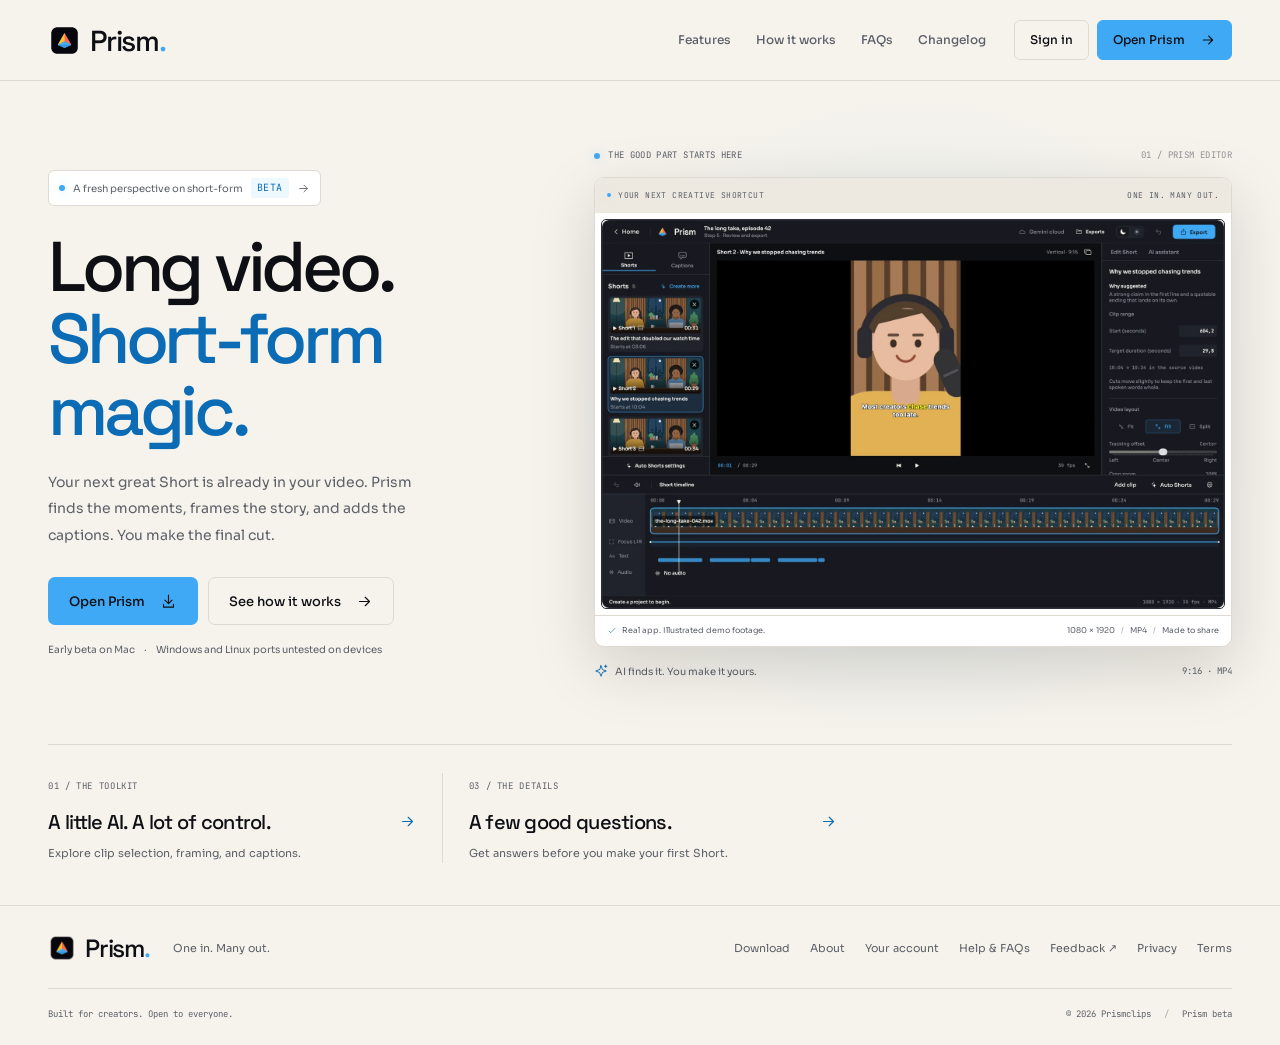
==== index.html @ 32773db5 "Domain prismclips.vercel.app in metadata and sitemap; privacy policy update Co-Authored-By: Claude O" ====
<!doctype html>
<html lang="en">
<head>
  <meta charset="utf-8">
  <meta name="viewport" content="width=device-width, initial-scale=1">
  <meta name="theme-color" content="#0E0F14" media="(prefers-color-scheme: dark)">
  <meta name="theme-color" content="#F6F3EC" media="(prefers-color-scheme: light)">
  <title>Prism — Long video. Short-form magic.</title>
  <meta name="description" content="Turn podcasts, lectures and streams into vertical Shorts with captions. AI finds the moments, you make the final cut. Prism is an early beta for macOS, with Windows and Linux ports awaiting device testing.">
  <link rel="canonical" href="https://prismclips.vercel.app/">
  <meta property="og:type" content="website">
  <meta property="og:site_name" content="Prism">
  <meta property="og:title" content="Prism — Long video. Short-form magic.">
  <meta property="og:description" content="Turn podcasts, lectures and streams into vertical Shorts with captions. AI finds the moments, you make the final cut. Prism is an early beta for macOS, with Windows and Linux ports awaiting device testing.">
  <meta property="og:url" content="https://prismclips.vercel.app/">
  <meta property="og:image" content="https://prismclips.vercel.app/og-image.png">
  <meta property="og:image:width" content="1200">
  <meta property="og:image:height" content="630">
  <meta property="og:image:alt" content="Prism — Long video. Short-form magic.">
  <meta name="twitter:card" content="summary_large_image">
  <link rel="icon" href="/favicon.ico" sizes="32x32">
  <link rel="apple-touch-icon" href="/apple-touch-icon.png">
  <link rel="manifest" href="/site.webmanifest">
  <link rel="preload" href="fonts/SpaceGrotesk-Medium.woff2" as="font" type="font/woff2" crossorigin>
  <link rel="stylesheet" href="styles.css">
  <script src="site.js" defer></script>
  <script type="application/ld+json">{"@context": "https://schema.org", "@graph": [{"@type": "Organization", "@id": "https://prismclips.vercel.app/#org", "name": "Prismclips", "url": "https://prismclips.vercel.app/", "logo": "https://prismclips.vercel.app/icon-512.png"}, {"@type": "SoftwareApplication", "name": "Prism", "url": "https://prismclips.vercel.app/", "description": "Desktop app that turns long videos into vertical Shorts with captions. AI finds the moments; you make the final cut.", "operatingSystem": "Windows, macOS, Linux", "applicationCategory": "MultimediaApplication", "publisher": {"@id": "https://prismclips.vercel.app/#org"}, "image": "https://prismclips.vercel.app/og-image.png"}]}</script>
  <!-- Vercel Web Analytics and Speed Insights: cookieless page views and load times. -->
  <script src="/analytics.js"></script>
  <script defer src="/_vercel/insights/script.js"></script>
  <script defer src="/_vercel/speed-insights/script.js"></script>
</head>
<body class="page-index">
  <a class="skip-link" href="#main">Skip to content</a>
  <svg class="icon-library" xmlns="http://www.w3.org/2000/svg" aria-hidden="true"><defs>
    <symbol id="i-arrow" viewBox="0 0 24 24"><path d="M5 12h14m-6-6 6 6-6 6"/></symbol>
    <symbol id="i-download" viewBox="0 0 24 24"><path d="M12 3v12m-5-5 5 5 5-5M5 16v4h14v-4"/></symbol>
    <symbol id="i-play" viewBox="0 0 24 24"><path d="m9 5 11 7-11 7Z"/></symbol>
    <symbol id="i-spark" viewBox="0 0 24 24"><path d="m12 3 2.5 6.5L21 12l-6.5 2.5L12 21l-2.5-6.5L3 12l6.5-2.5ZM20 2v4m-2-2h4"/></symbol>
    <symbol id="i-frame" viewBox="0 0 24 24"><path d="M8 3H3v5m13-5h5v5M3 16v5h5m13-5v5h-5M9 8h6v8H9Z"/></symbol>
    <symbol id="i-captions" viewBox="0 0 24 24"><rect x="3" y="5" width="18" height="14" rx="3"/><path d="M10 10H7v4h3m7-4h-3v4h3"/></symbol>
    <symbol id="i-check" viewBox="0 0 24 24"><path d="m5 12 4 4L19 6"/></symbol>
    <symbol id="i-github" viewBox="0 0 24 24"><path d="M9 19c-4 1-4-2-6-2m15 5v-3.9c0-1-.3-1.8-.8-2.3 2.7-.3 5.5-1.3 5.5-6A4.7 4.7 0 0 0 21.4 6a4.4 4.4 0 0 0-.1-3.7S20.3 2 17.4 3.8a13.2 13.2 0 0 0-7 0C7.5 2 6.5 2.3 6.5 2.3A4.4 4.4 0 0 0 6.4 6a4.7 4.7 0 0 0-1.3 3.3c0 4.7 2.8 5.7 5.5 6-.5.5-.8 1.3-.8 2.3V22" transform="translate(-1 -1) scale(.95)"/></symbol>
    <symbol id="i-apple" viewBox="0 0 24 24"><path d="M16.6 12.5c0-2 1.7-3 1.8-3.1-1-1.5-2.6-1.7-3.2-1.7-1.4-.2-2.7.8-3.4.8s-1.8-.8-2.9-.8C7.4 7.7 6 8.6 5.2 10c-1.6 2.8-.4 7 1.2 9.3.8 1.1 1.6 2.3 2.8 2.2 1.1 0 1.6-.7 3-.7s1.8.7 3 .7 2-1.1 2.7-2.2c.9-1.3 1.3-2.5 1.3-2.5s-2.6-1-2.6-4.3ZM14.3 6.1c.6-.8 1.1-1.9 1-3.1-1 .1-2.1.7-2.8 1.5-.6.7-1.2 1.9-1.1 3 1.1.1 2.2-.6 2.9-1.4Z"/></symbol>
    <symbol id="i-windows" viewBox="0 0 24 24"><path d="m3 5 8-1v7H3Zm10-1 8-1v8h-8ZM3 13h8v7l-8-1Zm10 0h8v8l-8-1Z"/></symbol>
    <symbol id="i-linux" viewBox="0 0 24 24"><path d="M8 11V7a4 4 0 0 1 8 0v4l3 7-4 3-3-2-3 2-4-3Z"/><path d="m10 11 2 1 2-1M10 7v1m4-1v1"/></symbol>
    <symbol id="i-plus" viewBox="0 0 24 24"><path d="M5 12h14M12 5v14"/></symbol>
    <symbol id="i-lock" viewBox="0 0 24 24"><rect x="5" y="10" width="14" height="11" rx="2"/><path d="M8 10V7a4 4 0 0 1 8 0v3m-4 5v2"/></symbol>
  </defs></svg>
  <header class="site-header">
    <div class="container header-inner">
      <a class="brand" href="index.html" aria-label="Prism home" aria-current="page"><img src="icon.png" width="33" height="33" alt=""><span>Prism<span class="brand-dot">.</span></span></a>
      <nav id="main-nav" aria-label="Main navigation">
        <a href="features.html">Features</a>
        <a href="how-it-works.html">How it works</a>
        
        <a href="faq.html">FAQs</a>
        <a href="changelog.html">Changelog</a>
      </nav>
      <div class="header-actions">
        <a class="nav-signin" href="login.html">Sign in</a>
        <a class="nav-download" href="app/">Open Prism <svg class="icon" aria-hidden="true"><use href="#i-arrow"/></svg></a>
      </div>
      <button class="menu-toggle" type="button" aria-expanded="false" aria-controls="main-nav" aria-label="Open navigation"><span></span><span></span></button>
    </div>
  </header>
  <main id="main">

    <section class="home-hero container" aria-labelledby="hero-title">
      <div class="home-hero-copy">
        <a class="release-note" href="changelog.html"><span class="live-dot"></span> A fresh perspective on short-form <span class="release-tag">BETA</span><svg class="icon" aria-hidden="true"><use href="#i-arrow"/></svg></a>
        <h1 id="hero-title">Long video.<br><span>Short-form<br>magic.</span></h1>
        <p class="hero-description">Your next great Short is already in your video. Prism finds the moments, frames the story, and adds the captions. You make the final cut.</p>
        <div class="hero-actions"><a class="button button-primary" href="app/">Open Prism <svg class="icon" aria-hidden="true"><use href="#i-download"/></svg></a><a class="button button-ghost" href="how-it-works.html">See how it works <svg class="icon" aria-hidden="true"><use href="#i-arrow"/></svg></a></div>
        <p class="hero-footnote">Early beta on Mac <span>·</span> Windows and Linux ports untested on devices</p>
      </div>
      <div class="home-hero-visual">
        <div class="preview-label"><span class="live-dot"></span> THE GOOD PART STARTS HERE <span>01 / PRISM EDITOR</span></div>
      <div class="hero-editor home-preview" aria-label="Prism editor preview">
        <div class="preview-topline"><span><span class="live-dot"></span> YOUR NEXT CREATIVE SHORTCUT</span><span class="mono">ONE IN. MANY OUT.</span></div>
        <div class="editor-image-wrap"><img src="assets/editor.webp" width="1600" height="1000" alt="Prism's native editor showing five suggested Shorts, a vertical video with highlighted captions, and an editable timeline." fetchpriority="high"></div>
        <div class="preview-bottomline"><span><svg class="icon" aria-hidden="true"><use href="#i-check"/></svg> Real app. Illustrated demo footage.</span><span>1080 × 1920 <span class="separator">/</span> MP4 <span class="separator">/</span> Made to share</span></div>
      </div>
        <div class="preview-meta"><span><svg class="icon" aria-hidden="true"><use href="#i-spark"/></svg> AI finds it. You make it yours.</span><span class="mono">9:16 · MP4</span></div>
      </div>
    </section>
    <section class="home-explore container" aria-label="Explore Prism">
      <a class="explore-link" href="features.html"><span class="explore-number">01 / THE TOOLKIT</span><div><h2>A little AI. A lot of control.</h2><svg class="icon" aria-hidden="true"><use href="#i-arrow"/></svg></div><p>Explore clip selection, framing, and captions.</p></a>
      <a class="explore-link" href="faq.html"><span class="explore-number">03 / THE DETAILS</span><div><h2>A few good questions.</h2><svg class="icon" aria-hidden="true"><use href="#i-arrow"/></svg></div><p>Get answers before you make your first Short.</p></a>
    </section>
  </main>
  <footer class="site-footer">
    <div class="container footer-main">
      <div class="footer-brand"><a class="brand" href="index.html" aria-label="Prism home"><img src="icon.png" width="28" height="28" alt=""><span>Prism<span class="brand-dot">.</span></span></a><p>One in. Many out.</p></div>
      <nav aria-label="Footer navigation"><a href="download.html">Download</a><a href="about.html">About</a><a href="login.html">Your account</a><a href="faq.html">Help & FAQs</a><a href="https://github.com/tarassamb-bit/Prismclips/issues">Feedback ↗</a><a href="privacy.html">Privacy</a><a href="terms.html">Terms</a></nav>
    </div>
    <div class="container footer-bottom"><span>Built for creators. Open to everyone.</span><span>© 2026 Prismclips <span class="separator">/</span> Prism beta</span></div>
  </footer>
</body>
</html>
---- styles.css ----
@font-face { font-family: "Space Grotesk"; src: url("fonts/SpaceGrotesk-Medium.woff2") format("woff2"); font-weight: 500; font-display: swap; }
@font-face { font-family: Sora; src: url("fonts/Sora-Regular.woff2") format("woff2"); font-weight: 400; font-display: swap; }
@font-face { font-family: Sora; src: url("fonts/Sora-Medium.woff2") format("woff2"); font-weight: 500 700; font-display: swap; }
@font-face { font-family: "JetBrains Mono"; src: url("fonts/JetBrainsMono-Regular.woff2") format("woff2"); font-weight: 400; font-display: swap; }

:root {
  --ink: #0e0f14;
  --surface0: #0e0f14;
  --surface1: #171920;
  --surface2: #20232b;
  --border: #2c2f37;
  --text: #f6f3ec;
  --text2: #a0a5ae;
  --sky: #3fa9f5;
  --accent: #65baff;
  --coral: #ff8a79;
  --amber: #ffc233;
  --display: "Space Grotesk", sans-serif;
  --mono: "JetBrains Mono", monospace;
  color-scheme: dark;
  scroll-behavior: smooth;
  scroll-padding-top: 104px;
}
@media (prefers-color-scheme: light) {
  :root {
    --surface0: #f6f3ec;
    --surface1: #fff;
    --surface2: #ede9e0;
    --border: #dedad2;
    --text: #0e0f14;
    --text2: #5c6068;
    --accent: #0b6cb5;
    --coral: #b43c2c;
    --amber: #8f5e00;
    color-scheme: light;
  }
}
* { box-sizing: border-box; }
body { margin: 0; background: var(--surface0); color: var(--text); font: 400 14px/1.7 Sora, system-ui, sans-serif; -webkit-font-smoothing: antialiased; }
::selection { background: var(--sky); color: var(--ink); }
a { color: inherit; text-decoration: none; }
button, input { font: inherit; }
button, a, input, summary { -webkit-tap-highlight-color: transparent; outline-offset: 5px; }
button { color: inherit; touch-action: manipulation; }
button, summary { cursor: pointer; }
:focus-visible { outline: 2px solid var(--accent); }
[hidden] { display: none !important; }
img { max-width: 100%; height: auto; display: block; }
svg { flex-shrink: 0; }
h1, h2, h3, p { margin: 0; }
h1, h2, h3 { font-family: var(--display); font-weight: 500; line-height: 1.1; letter-spacing: -.045em; }
h1 { font-size: clamp(48px, 6vw, 80px); letter-spacing: -.06em; }
h1 > span { color: var(--accent); }
h2 { font-size: clamp(30px, 3.2vw, 44px); }
.container { width: min(1248px, calc(100% - 96px)); margin-inline: auto; }
.section { padding-block: 80px; }
.icon-library { position: absolute; width: 0; height: 0; overflow: hidden; }
.icon, .platform-icon { width: 22px; height: 22px; fill: none; stroke: currentColor; stroke-width: 1.6; stroke-linecap: round; stroke-linejoin: round; }
.icon-fill { fill: currentColor; stroke: none; }
.mono { font-family: var(--mono); }
.sr-only { position: absolute; width: 1px; height: 1px; padding: 0; overflow: hidden; clip: rect(0,0,0,0); white-space: nowrap; border: 0; }
.skip-link { position: fixed; z-index: 100; top: 12px; left: 16px; padding: 12px 20px; background: var(--sky); color: var(--ink); border-radius: 8px; transform: translateY(-150%); }
.skip-link:focus { transform: translateY(0); }
.eyebrow { font: 11px/1.7 var(--mono); letter-spacing: .1em; color: var(--accent); margin-bottom: 17px; }
.muted-heading { color: var(--text2); }
.live-dot { display: inline-block; width: 6px; height: 6px; border-radius: 50%; background: var(--sky); box-shadow: 0 0 12px #3fa9f545; flex-shrink: 0; }
.separator { margin-inline: 8px; opacity: .5; }

/* A stable header: account and download stay visible at every screen size. */
.site-header { position: sticky; top: 0; z-index: 30; border-bottom: 1px solid var(--border); background: color-mix(in srgb, var(--surface0) 94%, transparent); backdrop-filter: blur(20px); }
.header-inner { position: relative; height: 80px; display: flex; align-items: center; gap: 28px; }
.brand { display: inline-flex; align-items: center; gap: 9px; font: 500 29px/1 var(--display); letter-spacing: -1.2px; flex-shrink: 0; }
.brand img { object-fit: contain; }
.brand-dot { color: var(--sky); }
#main-nav { display: flex; align-items: center; justify-content: center; gap: 25px; margin-left: auto; }
#main-nav > a { position: relative; color: var(--text2); font-size: 12px; font-weight: 500; white-space: nowrap; padding-block: 15px; transition: color .2s; }
#main-nav > a:hover, #main-nav > a[aria-current="page"] { color: var(--text); }
#main-nav > a[aria-current="page"]::after { content: ""; position: absolute; bottom: 4px; left: 0; right: 0; height: 2px; background: var(--sky); border-radius: 2px; }
.header-actions { display: flex; align-items: center; gap: 8px; flex-shrink: 0; }
.nav-signin, .nav-download { min-height: 40px; display: inline-flex; align-items: center; justify-content: center; gap: 15px; border: 1px solid var(--border); border-radius: 6px; padding: 8px 15px; font-size: 12px; font-weight: 500; white-space: nowrap; transition: background .2s, border-color .2s; }
.nav-signin { background: transparent; }
.nav-signin:hover, .nav-signin[aria-current="page"] { background: var(--surface2); border-color: var(--text2); }
.nav-download { background: var(--sky); color: var(--ink); border-color: var(--sky); }
.nav-download:hover { background: #70bfff; border-color: #70bfff; }
.nav-download .icon { width: 16px; height: 16px; }
.menu-toggle { display: none; }

.button { display: inline-flex; align-items: center; justify-content: center; gap: 15px; min-height: 48px; border: 1px solid transparent; border-radius: 7px; padding: 12px 20px; font-size: 13px; font-weight: 500; line-height: 1.5; transition: background .2s, transform .2s, border-color .2s; white-space: nowrap; cursor: pointer; }
.button:hover { transform: translateY(-2px); }
.button .icon { width: 17px; height: 17px; }
.button-primary { background: var(--sky); color: var(--ink); }
.button-primary:hover { background: #70bfff; }
.button-secondary { background: var(--surface2); color: var(--text); border-color: var(--border); }
.button-secondary:hover, .button-ghost:hover { background: var(--border); }
.button-ghost { background: transparent; color: var(--text); border-color: var(--border); }
.button-small { padding: 7px 10px; font-size: 11px; min-height: 32px; }
.text-link { display: inline-flex; align-items: center; gap: 10px; font-size: 13px; font-weight: 500; }
.text-link .icon { width: 17px; height: 17px; transition: transform .2s; }
.text-link:hover { color: var(--accent); }
.text-link:hover .icon { transform: translateX(3px); }
.release-note { display: inline-flex; align-items: center; gap: 8px; font-size: 10px; color: var(--text2); padding: 7px 10px; border: 1px solid var(--border); border-radius: 6px; background: var(--surface1); }
.release-note:hover { border-color: var(--accent); }
.release-note > .icon { width: 13px; height: 13px; }
.release-tag { display: inline-block; font: 10px/1.4 var(--mono); letter-spacing: .04em; color: var(--accent); padding: 3px 6px; background: #3fa9f516; border-radius: 3px; }
.release-tag.coral { color: var(--coral); background: #ff6b5720; }

/* A compact, two-column home rather than a stack of full-page sections. */
.home-hero { display: grid; grid-template-columns: .88fr 1.12fr; align-items: center; gap: 45px; padding-block: 68px 64px; }
.home-hero-copy h1 { margin: 26px 0 21px; font-size: clamp(55px, 5.5vw, 80px); line-height: 1.02; }
.hero-description { font-size: 14px; line-height: 1.9; color: var(--text2); max-width: 395px; }
.hero-actions { display: flex; gap: 10px; align-items: center; margin-top: 29px; }
.hero-footnote { display: flex; align-items: center; gap: 9px; color: var(--text2); font-size: 10px; margin-top: 16px; }
.home-hero-visual { position: relative; min-width: 0; }
.home-hero-visual::before { content: ""; position: absolute; inset: -15% -6%; z-index: -1; pointer-events: none; background: radial-gradient(ellipse, #3fa9f51a, transparent 70%); }
.preview-label { display: flex; align-items: center; gap: 8px; font: 9px/1.5 var(--mono); letter-spacing: .04em; color: var(--text2); margin-bottom: 14px; }
.preview-label > span:last-child { margin-left: auto; opacity: .65; }
.hero-editor { position: relative; border: 1px solid var(--border); border-radius: 10px; background: var(--surface1); box-shadow: 0 20px 65px #00000026; overflow: hidden; }
.preview-topline { height: 35px; display: flex; align-items: center; justify-content: space-between; padding-inline: 12px; color: var(--text2); font: 8px var(--mono); letter-spacing: .05em; background: var(--surface2); }
.preview-topline > span:first-child { display: flex; align-items: center; gap: 7px; }
.preview-topline .live-dot { width: 4px; height: 4px; }
.editor-image-wrap { padding: 6px; }
.editor-image-wrap img { width: 100%; border: 1px solid #2c2f37; border-radius: 5px; }
.preview-bottomline { display: flex; align-items: center; justify-content: space-between; gap: 12px; padding: 8px 12px; color: var(--text2); font-size: 8px; border-top: 1px solid var(--border); }
.preview-bottomline > span:first-child { display: flex; align-items: center; gap: 5px; }
.preview-bottomline .icon { width: 10px; height: 10px; color: var(--accent); }
.preview-bottomline .separator { margin-inline: 4px; }
.preview-meta { display: flex; justify-content: space-between; align-items: center; gap: 12px; color: var(--text2); font-size: 10px; margin-top: 16px; }
.preview-meta > span:first-child { display: inline-flex; align-items: center; gap: 7px; }
.preview-meta .icon { width: 14px; height: 14px; color: var(--accent); }
.preview-meta .mono { font-size: 9px; }
.home-explore { display: grid; grid-template-columns: repeat(3, 1fr); padding-block: 28px 42px; border-top: 1px solid var(--border); }
.explore-link { display: block; padding: 0 26px; border-right: 1px solid var(--border); }
.explore-link:first-child { padding-left: 0; }
.explore-link:last-child { border: 0; padding-right: 0; }
.explore-number { font: 9px var(--mono); letter-spacing: .07em; color: var(--text2); }
.explore-link > div { display: flex; align-items: center; gap: 10px; margin-top: 13px; }
.explore-link h2 { font-size: 20px; line-height: 1.2; letter-spacing: -.035em; }
.explore-link .icon { width: 17px; height: 17px; margin-left: auto; color: var(--accent); transition: transform .2s; }
.explore-link:hover .icon { transform: translateX(4px); }
.explore-link:hover h2 { color: var(--accent); }
.explore-link p { margin-top: 10px; font-size: 11px; line-height: 1.8; color: var(--text2); }

.page-hero { padding-block: 64px 44px; text-align: center; }
.page-hero h1 { margin-bottom: 21px; }
.page-hero > p:not(.eyebrow) { color: var(--text2); font-size: 14px; line-height: 1.85; max-width: 570px; margin-inline: auto; }
.page-hero .eyebrow .live-dot { margin-right: 5px; }
.section-heading { display: flex; align-items: end; justify-content: space-between; gap: 30px; margin-bottom: 28px; }
.section-heading > p { max-width: 370px; font-size: 13px; line-height: 1.85; color: var(--text2); }
.page-next { display: flex; align-items: center; justify-content: space-between; gap: 25px; margin-block: 54px; padding: 28px 32px; border: 1px solid var(--border); border-radius: 10px; background: var(--surface1); }
.page-next .eyebrow { margin-bottom: 9px; font-size: 9px; }
.page-next h2 { font-size: 27px; }
.page-next .button { flex-shrink: 0; }

/* The feature tour belongs to its own page. */
.feature-workspace { padding-bottom: 48px; }
.workspace-tabs { display: grid; grid-template-columns: repeat(3, 1fr); border: 1px solid var(--border); border-radius: 9px 9px 0 0; overflow: hidden; }
.workspace-tab { display: flex; align-items: center; gap: 12px; border: 0; border-right: 1px solid var(--border); background: var(--surface1); color: var(--text2); padding: 20px 24px; font-size: 12px; font-weight: 500; text-align: left; }
.workspace-tab:last-child { border-right: 0; }
.workspace-tab[aria-selected="true"] { color: var(--text); background: color-mix(in srgb, var(--sky) 9%, var(--surface1)); box-shadow: inset 0 -2px 0 var(--sky); }
.workspace-tab:hover { color: var(--text); }
.workspace-tab:focus-visible { outline-offset: -5px; }
.workspace-tab .icon { width: 18px; height: 18px; }
.workspace-tab[aria-selected="true"] .icon { color: var(--accent); }
.tab-number { font: 10px var(--mono); opacity: .6; margin-left: auto; }
.feature-panel { display: grid; grid-template-columns: .8fr 1.2fr; border: 1px solid var(--border); border-top: 0; border-radius: 0 0 9px 9px; background: var(--surface1); overflow: hidden; }
.feature-copy { padding: 34px; }
.feature-kicker { font: 10px var(--mono); letter-spacing: .06em; color: var(--accent); }
.feature-copy h3 { font-size: 32px; line-height: 1.13; margin: 17px 0; }
.feature-copy > p { font-size: 13px; line-height: 1.9; color: var(--text2); }
.feature-copy ul { margin: 21px 0 25px; padding: 0; list-style: none; display: grid; gap: 10px; font-size: 11px; }
.feature-copy li { display: flex; align-items: start; gap: 7px; }
.feature-copy li .icon { width: 13px; height: 16px; color: var(--accent); }
.feature-visual { min-width: 0; display: flex; flex-direction: column; align-items: center; justify-content: center; padding: 25px; background: radial-gradient(ellipse at 70% 50%, #3fa9f514, transparent 80%); border-left: 1px solid var(--border); }
.feature-visual img { width: 100%; max-height: 310px; object-fit: contain; border-radius: 7px; }
.visual-caption { text-align: center; color: var(--text2); font: 10px/1.6 var(--mono); margin-top: 14px; }
.feature-benefits .section-heading { margin-bottom: 24px; }
.card-grid { display: grid; grid-template-columns: repeat(3, minmax(0, 1fr)); gap: 16px; }
.four-columns { grid-template-columns: repeat(4, minmax(0, 1fr)); }
.info-card { min-width: 0; background: var(--surface1); border: 1px solid var(--border); border-radius: 9px; padding: 24px; }
.info-card > .icon { width: 23px; height: 23px; color: var(--accent); margin-bottom: 20px; }
.info-card h3 { font-size: 20px; letter-spacing: -.035em; margin-bottom: 11px; }
.info-card p, .info-card li { font-size: 12px; line-height: 1.9; color: var(--text2); }
.info-card ul { margin: 16px 0 0; padding-left: 17px; }
.info-card.highlight { border-color: #3fa9f580; background: linear-gradient(145deg, color-mix(in srgb, var(--sky) 11%, var(--surface1)), var(--surface1) 75%); }
.info-card .button { margin-top: 23px; width: 100%; font-size: 12px; }
.info-card .price { font: 500 44px/1.1 var(--display); letter-spacing: -.045em; color: var(--text); margin-block: 18px; }
.price > span { font: 13px Sora, sans-serif; color: var(--text2); letter-spacing: 0; }
.pricing-content { margin-bottom: 52px; }

/* The three-step workflow. */
.workflow-content { padding-bottom: 42px; }
.steps { display: grid; grid-template-columns: repeat(3, minmax(0, 1fr)); gap: 28px; }
.step-top { display: flex; align-items: center; gap: 12px; margin-bottom: 20px; }
.step-number { font: 13px var(--mono); color: var(--accent); }
.step-line { flex: 1; height: 1px; background: var(--border); }
.step-label { font: 9px var(--mono); color: var(--text2); letter-spacing: .03em; }
.step-art { height: 106px; background: var(--surface1); border: 1px solid var(--border); border-radius: 9px; margin-bottom: 24px; }
.import-art, .export-art { display: flex; align-items: center; gap: 12px; padding: 18px; }
.file-icon { height: 50px; width: 41px; border: 1px solid var(--border); background: var(--surface2); border-radius: 5px; display: flex; flex-direction: column; gap: 4px; align-items: center; justify-content: center; flex-shrink: 0; }
.file-icon .icon { width: 17px; height: 17px; color: var(--accent); }
.file-icon > span { font: 10px var(--mono); color: var(--text2); }
.step-art b { font-size: 12px; font-weight: 500; }
.step-art div > span:not(.moment) { display: block; font: 9px/1.7 var(--mono); color: var(--text2); margin-top: 3px; }
.small-plus { margin-left: auto; color: var(--sky); font-size: 20px; }
.timeline-art { position: relative; display: flex; align-items: center; padding: 20px 17px 32px; }
.waveform { width: 100%; height: 38px; opacity: .7; background: repeating-linear-gradient(90deg, var(--text2) 0 2px, transparent 2px 5px); clip-path: polygon(0 40%,5% 15%,10% 35%,15% 5%,20% 30%,25% 0,30% 25%,35% 40%,40% 10%,45% 35%,50% 0,55% 30%,60% 5%,65% 40%,70% 20%,75% 0,80% 35%,85% 10%,90% 40%,95% 10%,100% 30%,100% 70%,95% 90%,90% 60%,85% 90%,80% 65%,75% 100%,70% 80%,65% 60%,60% 95%,55% 70%,50% 100%,45% 65%,40% 90%,35% 60%,30% 75%,25% 100%,20% 70%,15% 95%,10% 65%,5% 85%,0 60%); }
.moment { position: absolute; top: 22px; bottom: 34px; border: 1px solid; border-radius: 4px; }
.moment-one { left: 16%; width: 16%; color: var(--sky); background: #3fa9f520; }
.moment-two { left: 45%; width: 19%; color: var(--coral); background: #ff6b5720; }
.moment-three { left: 77%; width: 10%; color: var(--amber); background: #ffc23320; }
.timeline-time { position: absolute; bottom: 12px; left: 16px; right: 16px; display: flex; justify-content: space-between; gap: 5px; font: 9px var(--mono); color: var(--text2); }
.timeline-time > span { font-size: 8px; }
.export-check { width: 34px; height: 34px; flex-shrink: 0; display: grid; place-items: center; border: 1px solid #3fa9f53a; background: #3fa9f518; color: var(--accent); border-radius: 50%; }
.export-check .icon { width: 17px; height: 17px; }
.export-art > .icon { width: 17px; height: 17px; color: var(--text2); margin-left: auto; }
.step h3 { font-size: 24px; letter-spacing: -.035em; margin-bottom: 12px; }
.step > p { font-size: 13px; line-height: 1.9; color: var(--text2); }
.setup-note { display: flex; gap: 18px; align-items: start; padding: 24px 28px; border: 1px solid var(--border); border-radius: 9px; background: var(--surface1); }
.setup-note > .icon { color: var(--accent); }
.setup-note h2 { font-size: 20px; margin-bottom: 9px; }
.setup-note p { color: var(--text2); font-size: 12px; line-height: 1.9; }
.setup-note a { color: var(--accent); text-decoration: underline; text-underline-offset: 3px; }
.setup-note a:last-child { display: inline-flex; align-items: center; gap: 6px; }
.setup-note a .icon { width: 13px; height: 13px; }

/* Dedicated downloads: no hunting through the homepage. */
.beta-note { display: inline-flex; gap: 9px; font: 10px var(--mono); color: var(--text2); margin-top: 20px; }
.download-grid { display: grid; grid-template-columns: repeat(3, minmax(0, 1fr)); gap: 16px; }
.download-card { padding: 25px 25px 0; border: 1px solid var(--border); border-radius: 10px; background: var(--surface1); align-self: start; }
.download-card.recommended { border-color: #3fa9f580; background: linear-gradient(145deg, color-mix(in srgb, var(--sky) 11%, var(--surface1)), var(--surface1) 75%); }
.platform-top { display: flex; align-items: center; justify-content: space-between; gap: 10px; margin-bottom: 25px; }
.platform-icon { width: 29px; height: 29px; }
.recommended .platform-icon { color: var(--accent); }
.platform-tag { font: 9px var(--mono); color: var(--accent); background: #3fa9f513; padding: 5px 7px; border: 1px solid #3fa9f522; border-radius: 4px; letter-spacing: .03em; }
.platform-tag-beta { color: var(--amber); background: #ffc23308; border-color: #ffc23330; }
.download-card h3 { font-size: 28px; margin-bottom: 10px; }
.platform-requirements { font-size: 12px; color: var(--text2); margin-bottom: 24px; }
.download-card > .button { width: 100%; justify-content: space-between; padding-inline: 13px; font-size: 12px; }
.file-name { display: block; text-align: center; font: 10px var(--mono); color: var(--text2); padding: 15px 0 23px; }
.install-details { border-top: 1px solid var(--border); font-size: 12px; color: var(--text2); }
summary { list-style: none; }
summary::-webkit-details-marker { display: none; }
.install-details summary { display: flex; align-items: center; justify-content: space-between; padding: 16px 0; }
.install-details summary > .icon { width: 13px; height: 13px; }
.install-details > div { padding-bottom: 20px; font-size: 12px; line-height: 1.9; }
.install-details a, .faq-list a, .help-note a { color: var(--accent); text-decoration: underline; text-underline-offset: 3px; }
details[open] > summary > .icon { transform: rotate(45deg); }
summary > .icon { transition: transform .2s; }
summary:hover { color: var(--text); }
.download-fineprint { display: flex; justify-content: space-between; align-items: start; gap: 35px; margin-top: 23px; font-size: 11px; color: var(--text2); }
.download-fineprint > p { display: flex; align-items: start; gap: 8px; max-width: 650px; }
.download-fineprint .icon { width: 14px; height: 17px; color: var(--accent); }
.download-fineprint > p a { color: var(--accent); text-decoration: underline; text-underline-offset: 3px; }
.download-fineprint > a { display: flex; align-items: center; gap: 8px; white-space: nowrap; }

.faq-section { display: grid; grid-template-columns: .8fr 1.2fr; gap: 65px; border-top: 1px solid var(--border); }
.faq-list details { border-bottom: 1px solid var(--border); }
.faq-list details:first-child { border-top: 1px solid var(--border); }
.faq-list summary { display: flex; align-items: center; justify-content: space-between; gap: 20px; padding: 22px 0; font-size: 13px; font-weight: 500; }
.faq-list summary > .icon { width: 16px; height: 16px; color: var(--text2); }
.faq-list details > p { padding: 0 28px 22px 0; color: var(--text2); font-size: 13px; line-height: 1.9; }
.faq-page-content { max-width: 790px; padding-bottom: 64px; }
.help-note { padding: 28px; margin-top: 32px; background: var(--surface1); border: 1px solid var(--border); border-radius: 8px; }
.help-note h2 { font-size: 23px; margin-bottom: 10px; }
.help-note p { color: var(--text2); font-size: 12px; line-height: 1.9; }

/* A real account page, with the existing authentication and export history. */
.account-page { display: grid; grid-template-columns: .9fr 1.1fr; gap: 95px; align-items: center; padding-block: 80px; max-width: 1060px; min-height: calc(100svh - 280px); }
.account-intro h1 { margin-bottom: 24px; }
.account-intro > p:not(.eyebrow) { font-size: 14px; line-height: 1.9; color: var(--text2); max-width: 380px; }
.account-note { display: flex; align-items: start; gap: 10px; margin-block: 27px; font-size: 11px; line-height: 1.9; color: var(--text2); }
.account-note .icon { width: 15px; height: 18px; }
.account-card { background: var(--surface1); border: 1px solid var(--border); border-radius: 12px; padding: 32px; min-width: 0; }
.card-eyebrow { font: 10px var(--mono); letter-spacing: .08em; color: var(--accent); }
.account-card h2 { font-size: 30px; letter-spacing: -.04em; margin: 16px 0 10px; }
.account-card #auth-form-wrap > p { font-size: 13px; color: var(--text2); }
#auth { display: grid; gap: 18px; margin-top: 26px; }
.form-field { display: grid; gap: 7px; }
.form-field > label { font-size: 12px; display: flex; align-items: center; justify-content: space-between; gap: 8px; }
.form-field > label > span { font-size: 10px; color: var(--text2); }
input { width: 100%; min-height: 46px; color: var(--text); font-size: 13px; background: var(--surface0); border: 1px solid var(--border); border-radius: 6px; padding: 12px 14px; }
input::placeholder { color: var(--text2); }
input:focus { border-color: var(--sky); }
#auth > .button { justify-content: space-between; width: 100%; margin-top: 4px; }
.create-account-row { display: flex; flex-wrap: wrap; justify-content: center; align-items: center; gap: 6px; font-size: 11px; color: var(--text2); }
.create-account-row > button, .create-account-row > a { border: 0; background: none; color: var(--accent); font-size: 11px; padding: 5px 3px; cursor: pointer; }
.create-account-row > button:hover, .create-account-row > a:hover { text-decoration: underline; }
button:disabled { opacity: .55; cursor: wait; transform: none; }
#status { color: var(--text2); font-size: 12px; line-height: 1.8; overflow-wrap: anywhere; }
#status:not(:empty) { margin-top: 18px; padding-top: 14px; border-top: 1px solid var(--border); }
#status[data-kind="error"] { color: var(--coral); }
.signed-in-heading { display: flex; align-items: start; justify-content: space-between; gap: 10px; }
#who { font-size: 12px; color: var(--text2); overflow-wrap: anywhere; margin-top: 8px; }
.stats { display: grid; grid-template-columns: repeat(3, minmax(0, 1fr)); gap: 8px; margin-block: 25px; }
.stat { border: 1px solid var(--border); background: var(--surface0); border-radius: 6px; padding: 13px 10px; }
.stat > b { display: block; font: 500 30px var(--display); letter-spacing: -.05em; overflow-wrap: anywhere; }
.stat > span { font-size: 10px; color: var(--text2); }
.history-title { font-size: 18px; margin-bottom: 12px; }
.table-wrap { width: 100%; overflow: auto; max-height: 350px; overscroll-behavior: contain; }
table { width: 100%; border-collapse: collapse; font-size: 11px; text-align: left; }
th, td { padding: 11px 7px; border-bottom: 1px solid var(--border); }
th { color: var(--text2); font-weight: 400; white-space: nowrap; }
td { color: var(--text2); }
td.num { font-family: var(--mono); }
td.table-message { text-align: center; line-height: 1.9; padding: 22px 8px; }
#account[data-state="loading"] .stat > b { color: var(--text2); }

.release { display: grid; grid-template-columns: 180px 1fr; gap: 40px; padding: 35px 0; border-top: 1px solid var(--border); }
.release-meta h2 { font-size: 26px; }
.release-meta p { font: 11px/1.9 var(--mono); color: var(--text2); margin-top: 10px; }
.release ul { margin: 0; padding-left: 18px; display: grid; gap: 10px; font-size: 13px; line-height: 1.9; color: var(--text2); }
.release h3 { font-size: 17px; margin-bottom: 12px; }
.release h3:not(:first-child) { margin-top: 24px; }
.prose { max-width: 760px; padding-bottom: 72px; }
.prose h2 { font-size: 27px; margin: 35px 0 14px; }
.prose p, .prose li { font-size: 14px; line-height: 1.9; color: var(--text2); }
.prose ul { padding-left: 20px; display: grid; gap: 8px; }
.prose p + p { margin-top: 14px; }
.prose strong { color: var(--text); font-weight: 500; }
.prose a { color: var(--accent); text-decoration: underline; text-underline-offset: 3px; }
.prose .note { padding: 16px 18px; margin-top: 24px; border: 1px solid var(--border); border-radius: 8px; background: var(--surface1); font-size: 12px; }
.page-changelog .prose { max-width: 950px; }
.page-changelog .prose h2 { margin: 0; }

.site-footer { border-top: 1px solid var(--border); padding-block: 28px 22px; }
.footer-main { display: flex; align-items: center; justify-content: space-between; gap: 28px; }
.footer-brand { display: flex; align-items: center; gap: 23px; }
.footer-brand .brand { font-size: 25px; }
.footer-brand > p { color: var(--text2); font-size: 11px; white-space: nowrap; }
.footer-main > nav { display: flex; flex-wrap: wrap; justify-content: end; gap: 13px 20px; }
.footer-main > nav > a { color: var(--text2); font-size: 11px; }
.footer-main > nav > a:hover { color: var(--accent); }
.footer-bottom { display: flex; justify-content: space-between; gap: 20px; font: 9px/1.7 var(--mono); color: var(--text2); margin-top: 26px; padding-top: 18px; border-top: 1px solid var(--border); }

@media (min-width: 1600px) {
  .home-hero { padding-block: 90px; }
}
@media (max-width: 1150px) {
  .container { width: calc(100% - 64px); }
  .header-inner { gap: 20px; }
  #main-nav { gap: 17px; }
  #main-nav > a { font-size: 11px; }
  .nav-signin, .nav-download { padding-inline: 12px; }
  .home-hero { gap: 32px; }
  .home-hero-copy h1 { font-size: 64px; }
  .hero-actions { flex-wrap: wrap; gap: 10px; }
  .hero-actions .button { font-size: 12px; padding-inline: 16px; }
  .four-columns { grid-template-columns: repeat(2, minmax(0, 1fr)); }
  .feature-copy { padding: 28px; }
  .feature-copy h3 { font-size: 28px; }
  .workspace-tab { padding: 18px; }
  .account-page { gap: 55px; }
  .download-card { padding-inline: 19px; }
  .steps { gap: 22px; }
  .step-art { padding-inline: 13px; }
  .step-art b { font-size: 10px; }
  .step-art div > span:not(.moment) { font-size: 8px; }
  .footer-brand { gap: 16px; }
  .footer-main > nav { gap: 12px 15px; }
}
@media (max-width: 900px) {
  .header-inner { height: 72px; gap: 12px; }
  .header-actions { margin-left: auto; }
  .menu-toggle { display: flex; flex-direction: column; justify-content: center; align-items: center; gap: 5px; flex-shrink: 0; width: 40px; height: 40px; border: 1px solid var(--border); border-radius: 6px; background: var(--surface1); }
  .menu-toggle > span { width: 16px; height: 1px; background: var(--text); transition: transform .2s; }
  .menu-toggle[aria-expanded="true"] > span:first-child { transform: translateY(3px) rotate(45deg); }
  .menu-toggle[aria-expanded="true"] > span:last-child { transform: translateY(-3px) rotate(-45deg); }
  #main-nav { display: none; position: absolute; top: 64px; right: 0; left: 0; padding: 10px; margin: 0; background: var(--surface1); border: 1px solid var(--border); border-radius: 8px; box-shadow: 0 15px 40px #0004; flex-direction: column; align-items: stretch; gap: 0; }
  #main-nav.is-open { display: flex; }
  #main-nav > a { font-size: 13px; padding: 12px 14px; border-radius: 4px; }
  #main-nav > a:hover, #main-nav > a[aria-current="page"] { background: var(--surface2); }
  #main-nav > a[aria-current="page"]::after { display: none; }
  .home-hero { padding-block: 50px; gap: 26px; grid-template-columns: 1fr 1fr; }
  .home-hero-copy h1 { font-size: 56px; }
  .release-note { font-size: 9px; padding: 6px 8px; }
  .release-note > .icon { display: none; }
  .hero-description { font-size: 12px; }
  .hero-actions { align-items: stretch; }
  .hero-actions .button { padding-inline: 13px; font-size: 11px; gap: 8px; min-height: 43px; }
  .hero-footnote { font-size: 9px; gap: 6px; }
  .preview-label { font-size: 8px; }
  .preview-label > span:last-child { display: none; }
  .preview-topline > .mono { display: none; }
  .preview-topline { font-size: 7px; }
  .preview-bottomline { justify-content: center; }
  .preview-bottomline > span:last-child { display: none; }
  .preview-meta { font-size: 9px; }
  .preview-meta .mono { display: none; }
  .explore-link { padding-inline: 17px; }
  .explore-link h2 { font-size: 18px; }
  .explore-number { font-size: 8px; }
  .explore-link p { font-size: 10px; }
  .feature-panel { grid-template-columns: .9fr 1.1fr; }
  .feature-copy { padding: 24px; }
  .feature-visual { padding: 20px; }
  .workspace-tab { font-size: 11px; padding: 17px 13px; gap: 8px; }
  .tab-number { display: none; }
  .download-grid { gap: 12px; }
  .download-card { padding: 20px 15px 0; }
  .download-card h3 { font-size: 23px; }
  .platform-tag { font-size: 8px; padding: 4px; }
  .platform-requirements { font-size: 10px; min-height: 34px; margin-bottom: 14px; }
  .download-card > .button { font-size: 10px; padding-inline: 8px; gap: 5px; }
  .download-card > .button .icon { width: 14px; height: 14px; }
  .file-name { font-size: 9px; }
  .download-fineprint { flex-direction: column; gap: 14px; }
  .step-label { font-size: 8px; }
  .step-art { padding-inline: 10px; gap: 8px; }
  .step-art div:not(.file-icon) { display: none; }
  .step-art .small-plus { display: none; }
  .waveform { display: block !important; }
  .timeline-time > span { display: none; }
  .step h3 { font-size: 22px; }
  .step > p { font-size: 12px; }
  .account-page { gap: 35px; padding-block: 55px; }
  .account-intro h1 { font-size: 58px; }
  .account-card { padding: 25px; }
  .account-intro > p:not(.eyebrow) { font-size: 13px; }
  .footer-main { flex-direction: column; align-items: start; gap: 24px; }
  .footer-main > nav { justify-content: start; gap: 14px 23px; }
}
@media (max-width: 640px) {
  :root { scroll-padding-top: 88px; }
  .container { width: calc(100% - 40px); }
  .header-inner { height: 68px; gap: 9px; }
  .brand { font-size: 25px; gap: 7px; }
  .brand img { width: 27px; height: 27px; }
  .nav-signin, .nav-download { min-height: 38px; font-size: 11px; padding: 8px 11px; gap: 9px; }
  .header-actions { gap: 6px; }
  .menu-toggle { width: 36px; height: 38px; }
  #main-nav { top: 61px; }
  .home-hero { grid-template-columns: 1fr; padding-block: 34px 30px; gap: 34px; }
  .home-hero-copy h1 { font-size: clamp(57px, 12vw, 75px); margin-block: 24px 18px; }
  .release-note { font-size: 9px; }
  .hero-description { font-size: 13px; max-width: 390px; }
  .hero-actions { margin-top: 24px; flex-wrap: nowrap; }
  .hero-actions .button { font-size: 12px; min-height: 46px; padding-inline: 16px; gap: 10px; }
  .hero-footnote { font-size: 10px; margin-top: 14px; }
  .preview-label { font-size: 9px; }
  .preview-topline { font-size: 8px; }
  .preview-bottomline { font-size: 8px; }
  .preview-meta { font-size: 10px; margin-top: 12px; }
  .home-explore { grid-template-columns: 1fr; padding-block: 0 12px; }
  .explore-link, .explore-link:first-child, .explore-link:last-child { padding: 22px 0; border-right: 0; border-bottom: 1px solid var(--border); }
  .explore-link:last-child { border-bottom: 0; }
  .explore-number { font-size: 9px; }
  .explore-link > div { margin-top: 10px; }
  .explore-link h2 { font-size: 23px; }
  .explore-link p { font-size: 12px; margin-top: 8px; }
  .page-hero { padding-block: 43px 32px; }
  .page-hero h1 { font-size: clamp(40px, 8vw, 52px); }
  .page-hero > p:not(.eyebrow) { font-size: 13px; }
  .eyebrow { font-size: 9px; margin-bottom: 15px; }
  .section { padding-block: 48px; }
  .section-heading { flex-direction: column; align-items: start; gap: 18px; }
  .page-next { flex-direction: column; align-items: start; padding: 25px; margin-block: 34px; gap: 22px; }
  .page-next h2 { font-size: 27px; }
  .feature-workspace { padding-bottom: 34px; }
  .workspace-tab { flex-direction: column; gap: 8px; padding: 15px 6px; text-align: center; font-size: 10px; }
  .feature-panel { grid-template-columns: 1fr; }
  .feature-copy { padding: 27px 24px; }
  .feature-copy h3 { font-size: 30px; }
  .feature-copy > p { font-size: 13px; }
  .feature-visual { border-left: 0; border-top: 1px solid var(--border); padding: 22px 16px; }
  .visual-caption { font-size: 9px; }
  .four-columns { gap: 12px; }
  .info-card { padding: 22px; }
  .four-columns .info-card { padding: 20px 17px; }
  .four-columns .info-card h3 { font-size: 19px; }
  .four-columns .info-card p { font-size: 11px; }
  .card-grid:not(.four-columns) { grid-template-columns: 1fr; }
  .info-card .price { font-size: 47px; }
  .pricing-content { margin-bottom: 35px; }
  .steps { grid-template-columns: 1fr; gap: 32px; }
  .step-label { font-size: 10px; }
  .step-top { margin-bottom: 15px; }
  .step-art { padding: 17px 22px; margin-bottom: 19px; }
  .step-art div:not(.file-icon) { display: block; }
  .step-art b { font-size: 12px; }
  .step-art div > span:not(.moment) { font-size: 10px; }
  .step-art .small-plus { display: block; }
  .step h3 { font-size: 26px; margin-bottom: 10px; }
  .step > p { font-size: 13px; }
  .timeline-time > span { display: block; }
  .setup-note { gap: 13px; padding: 22px; }
  .setup-note h2 { font-size: 21px; }
  .download-grid { grid-template-columns: 1fr; gap: 16px; }
  .download-card { padding: 25px 24px 0; }
  .platform-top { margin-bottom: 25px; }
  .platform-tag { font-size: 10px; padding: 5px 7px; }
  .download-card h3 { font-size: 31px; }
  .platform-requirements { font-size: 12px; min-height: 0; margin-bottom: 23px; }
  .download-card > .button { font-size: 13px; padding-inline: 16px; }
  .download-card > .button .icon { width: 17px; height: 17px; }
  .file-name { font-size: 10px; }
  .download-fineprint { gap: 16px; font-size: 10px; }
  .faq-section { grid-template-columns: 1fr; gap: 24px; }
  .faq-page-content { padding-bottom: 40px; }
  .faq-list summary { font-size: 12px; padding-block: 20px; }
  .faq-list details > p { font-size: 12px; }
  .help-note { padding: 23px; margin-top: 25px; }
  .help-note h2 { font-size: 23px; }
  .account-page { grid-template-columns: 1fr; gap: 29px; padding-block: 38px 44px; }
  .account-intro h1 { font-size: 54px; margin-bottom: 18px; }
  .account-intro > p:not(.eyebrow) { font-size: 13px; }
  .account-note { font-size: 10px; margin-block: 18px; max-width: 330px; }
  .account-card { padding: 27px 24px; }
  .release { grid-template-columns: 1fr; gap: 20px; padding-block: 28px; }
  .prose { padding-bottom: 45px; }
  .prose h2 { font-size: 25px; margin-top: 28px; }
  .prose p, .prose li { font-size: 13px; }
  .footer-main > nav { gap: 12px 20px; }
  .footer-main > nav > a { font-size: 10px; }
  .footer-bottom { font-size: 8px; margin-top: 23px; gap: 12px; }
}
@media (max-width: 380px) {
  .container { width: calc(100% - 32px); }
  .brand { font-size: 24px; gap: 6px; }
  .brand img { width: 24px; height: 24px; }
  .header-inner { gap: 6px; }
  .nav-signin, .nav-download { font-size: 10px; padding-inline: 9px; }
  .nav-download > .icon { display: none; }
  .menu-toggle { width: 33px; }
  .hero-actions .button { padding-inline: 12px; gap: 8px; font-size: 11px; }
  .home-hero-copy h1 { font-size: 56px; }
  .hero-footnote { font-size: 9px; gap: 5px; }
  .four-columns { grid-template-columns: 1fr; }
  .footer-bottom { flex-direction: column; gap: 6px; }
}
@media (prefers-reduced-motion: reduce) {
  :root { scroll-behavior: auto; }
  *, *::before, *::after { animation: none !important; transition: none !important; }
  .button:hover { transform: none; }
}

/* Dashboard: app layout with a sidebar instead of the site header. */
.app { display: grid; grid-template-columns: 240px minmax(0, 1fr); min-height: 100vh; background: var(--surface0); }
.app-sidebar { position: sticky; top: 0; height: 100vh; display: flex; flex-direction: column; gap: 28px; padding: 24px 16px; border-right: 1px solid var(--border); background: var(--surface1); }
.app-nav { display: flex; flex-direction: column; gap: 2px; }
.app-nav a { padding: 9px 12px; border-radius: 6px; font-size: 13px; color: var(--text2); }
.app-nav a:hover { color: var(--text); background: var(--surface2); }
.app-nav a[aria-current="page"] { color: var(--text); background: var(--surface2); }
.app-user { margin-top: auto; display: flex; flex-direction: column; gap: 10px; font-size: 11px; color: var(--text2); overflow-wrap: anywhere; }
.app-main { padding: 48px clamp(16px, 4vw, 56px); max-width: 1100px; }
.app-main h1, .app-panel > h2 { font-size: clamp(32px, 4vw, 44px); margin-bottom: 24px; }
.app-panel > p:not(.eyebrow) { color: var(--text2); font-size: 13px; margin-bottom: 18px; }
.app-plan { margin-bottom: 8px; }
.app-plan #plan { font-size: 15px; color: var(--text); margin-top: 10px; white-space: pre-line; }
#plan[data-kind="error"], #pricing-status[data-kind="error"] { color: var(--coral); }
.app-plan .button { width: auto; }
@media (max-width: 900px) {
  .app { grid-template-columns: 1fr; }
  .app-sidebar { position: static; height: auto; flex-direction: row; flex-wrap: wrap; align-items: center; gap: 12px; padding: 14px 16px; border-right: 0; border-bottom: 1px solid var(--border); }
  .app-nav { flex-direction: row; overflow-x: auto; order: 3; width: 100%; }
  .app-nav a { white-space: nowrap; }
  .app-user { margin: 0 0 0 auto; flex-direction: row; align-items: center; }
  .app-user #who { display: none; }
  .app-main { padding-block: 28px; }
}

/* Beta cap on the sign-up form (beta.js). */
.beta-spots { margin: 0 0 14px; font-size: 13px; color: var(--text2); }
.beta-waitlist { display: grid; gap: 12px; }
.beta-waitlist h3 { margin: 0; font-size: 18px; }
.beta-waitlist p { margin: 0; color: var(--text2); }
.beta-waitlist form { display: grid; gap: 12px; }

.turnstile-slot:empty { display: none; }
.turnstile-slot { margin: 4px 0 12px; }
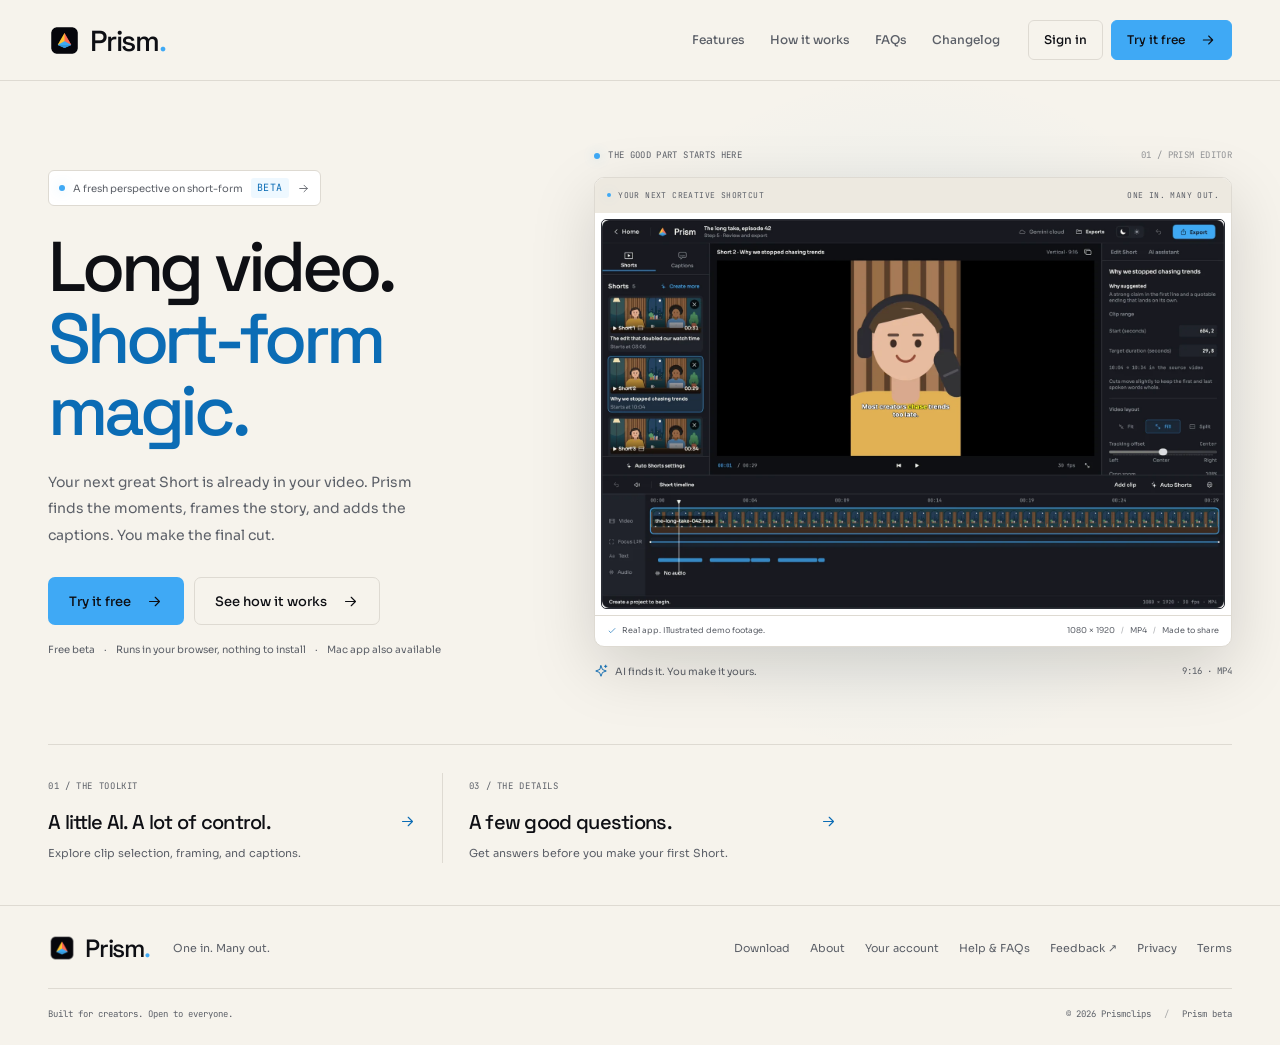
==== commit 3bf636fc: "Sign in + Try it free for visitors, Open Prism when signed in; web app first Co-Authored-By: Claude " ====
--- a/index.html
+++ b/index.html
@@ -58,8 +58,8 @@
         <a href="changelog.html">Changelog</a>
       </nav>
       <div class="header-actions">
-        <a class="nav-signin" href="login.html">Sign in</a>
-        <a class="nav-download" href="app/">Open Prism <svg class="icon" aria-hidden="true"><use href="#i-arrow"/></svg></a>
+        <a class="nav-signin" href="/login">Sign in</a>
+        <a class="nav-download" href="/signup">Try it free <svg class="icon" aria-hidden="true"><use href="#i-arrow"/></svg></a>
       </div>
       <button class="menu-toggle" type="button" aria-expanded="false" aria-controls="main-nav" aria-label="Open navigation"><span></span><span></span></button>
     </div>
@@ -71,8 +71,8 @@
         <a class="release-note" href="changelog.html"><span class="live-dot"></span> A fresh perspective on short-form <span class="release-tag">BETA</span><svg class="icon" aria-hidden="true"><use href="#i-arrow"/></svg></a>
         <h1 id="hero-title">Long video.<br><span>Short-form<br>magic.</span></h1>
         <p class="hero-description">Your next great Short is already in your video. Prism finds the moments, frames the story, and adds the captions. You make the final cut.</p>
-        <div class="hero-actions"><a class="button button-primary" href="app/">Open Prism <svg class="icon" aria-hidden="true"><use href="#i-download"/></svg></a><a class="button button-ghost" href="how-it-works.html">See how it works <svg class="icon" aria-hidden="true"><use href="#i-arrow"/></svg></a></div>
-        <p class="hero-footnote">Early beta on Mac <span>·</span> Windows and Linux ports untested on devices</p>
+        <div class="hero-actions"><a class="button button-primary" href="/signup" data-cta>Try it free <svg class="icon" aria-hidden="true"><use href="#i-arrow"/></svg></a><a class="button button-ghost" href="how-it-works.html">See how it works <svg class="icon" aria-hidden="true"><use href="#i-arrow"/></svg></a></div>
+        <p class="hero-footnote">Free beta <span>·</span> Runs in your browser, nothing to install <span>·</span> Mac app also available</p>
       </div>
       <div class="home-hero-visual">
         <div class="preview-label"><span class="live-dot"></span> THE GOOD PART STARTS HERE <span>01 / PRISM EDITOR</span></div>
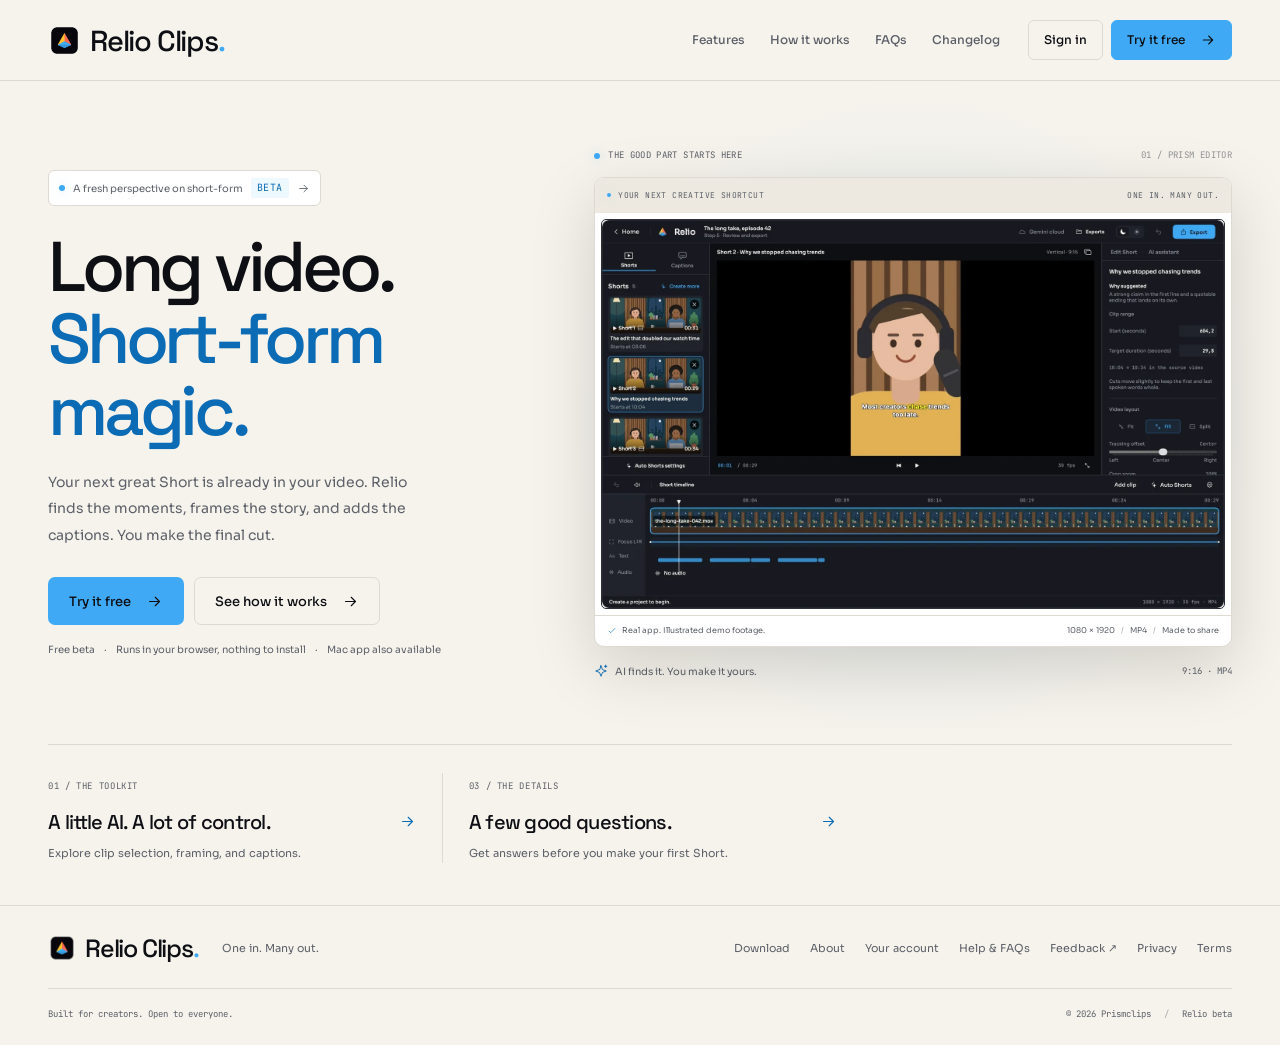
==== commit 64f4bc5e: "Relio Clips: rename the site and move it to relioclips.com Co-Authored-By: Claude Opus 5.5 <noreply@" ====
--- a/index.html
+++ b/index.html
@@ -5,18 +5,18 @@
   <meta name="viewport" content="width=device-width, initial-scale=1">
   <meta name="theme-color" content="#0E0F14" media="(prefers-color-scheme: dark)">
   <meta name="theme-color" content="#F6F3EC" media="(prefers-color-scheme: light)">
-  <title>Prism — Long video. Short-form magic.</title>
-  <meta name="description" content="Turn podcasts, lectures and streams into vertical Shorts with captions. AI finds the moments, you make the final cut. Prism is an early beta for macOS, with Windows and Linux ports awaiting device testing.">
-  <link rel="canonical" href="https://prismclips.vercel.app/">
+  <title>Relio Clips — Long video. Short-form magic.</title>
+  <meta name="description" content="Turn podcasts, lectures and streams into vertical Shorts with captions. AI finds the moments, you make the final cut. Relio is an early beta for macOS, with Windows and Linux ports awaiting device testing.">
+  <link rel="canonical" href="https://relioclips.com/">
   <meta property="og:type" content="website">
-  <meta property="og:site_name" content="Prism">
-  <meta property="og:title" content="Prism — Long video. Short-form magic.">
-  <meta property="og:description" content="Turn podcasts, lectures and streams into vertical Shorts with captions. AI finds the moments, you make the final cut. Prism is an early beta for macOS, with Windows and Linux ports awaiting device testing.">
-  <meta property="og:url" content="https://prismclips.vercel.app/">
-  <meta property="og:image" content="https://prismclips.vercel.app/og-image.png">
+  <meta property="og:site_name" content="Relio Clips">
+  <meta property="og:title" content="Relio Clips — Long video. Short-form magic.">
+  <meta property="og:description" content="Turn podcasts, lectures and streams into vertical Shorts with captions. AI finds the moments, you make the final cut. Relio is an early beta for macOS, with Windows and Linux ports awaiting device testing.">
+  <meta property="og:url" content="https://relioclips.com/">
+  <meta property="og:image" content="https://relioclips.com/og-image.png">
   <meta property="og:image:width" content="1200">
   <meta property="og:image:height" content="630">
-  <meta property="og:image:alt" content="Prism — Long video. Short-form magic.">
+  <meta property="og:image:alt" content="Relio — Long video. Short-form magic.">
   <meta name="twitter:card" content="summary_large_image">
   <link rel="icon" href="/favicon.ico" sizes="32x32">
   <link rel="apple-touch-icon" href="/apple-touch-icon.png">
@@ -24,7 +24,7 @@
   <link rel="preload" href="fonts/SpaceGrotesk-Medium.woff2" as="font" type="font/woff2" crossorigin>
   <link rel="stylesheet" href="styles.css">
   <script src="site.js" defer></script>
-  <script type="application/ld+json">{"@context": "https://schema.org", "@graph": [{"@type": "Organization", "@id": "https://prismclips.vercel.app/#org", "name": "Prismclips", "url": "https://prismclips.vercel.app/", "logo": "https://prismclips.vercel.app/icon-512.png"}, {"@type": "SoftwareApplication", "name": "Prism", "url": "https://prismclips.vercel.app/", "description": "Desktop app that turns long videos into vertical Shorts with captions. AI finds the moments; you make the final cut.", "operatingSystem": "Windows, macOS, Linux", "applicationCategory": "MultimediaApplication", "publisher": {"@id": "https://prismclips.vercel.app/#org"}, "image": "https://prismclips.vercel.app/og-image.png"}]}</script>
+  <script type="application/ld+json">{"@context": "https://schema.org", "@graph": [{"@type": "Organization", "@id": "https://relioclips.com/#org", "name": "Relio Clips", "url": "https://relioclips.com/", "logo": "https://relioclips.com/icon-512.png"}, {"@type": "SoftwareApplication", "name": "Relio Clips", "url": "https://relioclips.com/", "description": "Desktop app that turns long videos into vertical Shorts with captions. AI finds the moments; you make the final cut.", "operatingSystem": "Windows, macOS, Linux", "applicationCategory": "MultimediaApplication", "publisher": {"@id": "https://relioclips.com/#org"}, "image": "https://relioclips.com/og-image.png"}]}</script>
   <!-- Vercel Web Analytics and Speed Insights: cookieless page views and load times. -->
   <script src="/analytics.js"></script>
   <script defer src="/_vercel/insights/script.js"></script>
@@ -49,7 +49,7 @@
   </defs></svg>
   <header class="site-header">
     <div class="container header-inner">
-      <a class="brand" href="index.html" aria-label="Prism home" aria-current="page"><img src="icon.png" width="33" height="33" alt=""><span>Prism<span class="brand-dot">.</span></span></a>
+      <a class="brand" href="index.html" aria-label="Relio Clips home" aria-current="page"><img src="icon.png" width="33" height="33" alt=""><span>Relio Clips<span class="brand-dot">.</span></span></a>
       <nav id="main-nav" aria-label="Main navigation">
         <a href="features.html">Features</a>
         <a href="how-it-works.html">How it works</a>
@@ -70,31 +70,31 @@
       <div class="home-hero-copy">
         <a class="release-note" href="changelog.html"><span class="live-dot"></span> A fresh perspective on short-form <span class="release-tag">BETA</span><svg class="icon" aria-hidden="true"><use href="#i-arrow"/></svg></a>
         <h1 id="hero-title">Long video.<br><span>Short-form<br>magic.</span></h1>
-        <p class="hero-description">Your next great Short is already in your video. Prism finds the moments, frames the story, and adds the captions. You make the final cut.</p>
+        <p class="hero-description">Your next great Short is already in your video. Relio finds the moments, frames the story, and adds the captions. You make the final cut.</p>
         <div class="hero-actions"><a class="button button-primary" href="/signup" data-cta>Try it free <svg class="icon" aria-hidden="true"><use href="#i-arrow"/></svg></a><a class="button button-ghost" href="how-it-works.html">See how it works <svg class="icon" aria-hidden="true"><use href="#i-arrow"/></svg></a></div>
         <p class="hero-footnote">Free beta <span>·</span> Runs in your browser, nothing to install <span>·</span> Mac app also available</p>
       </div>
       <div class="home-hero-visual">
         <div class="preview-label"><span class="live-dot"></span> THE GOOD PART STARTS HERE <span>01 / PRISM EDITOR</span></div>
-      <div class="hero-editor home-preview" aria-label="Prism editor preview">
+      <div class="hero-editor home-preview" aria-label="Relio editor preview">
         <div class="preview-topline"><span><span class="live-dot"></span> YOUR NEXT CREATIVE SHORTCUT</span><span class="mono">ONE IN. MANY OUT.</span></div>
-        <div class="editor-image-wrap"><img src="assets/editor.webp" width="1600" height="1000" alt="Prism's native editor showing five suggested Shorts, a vertical video with highlighted captions, and an editable timeline." fetchpriority="high"></div>
+        <div class="editor-image-wrap"><img src="assets/editor.webp" width="1600" height="1000" alt="Relio's native editor showing five suggested Shorts, a vertical video with highlighted captions, and an editable timeline." fetchpriority="high"></div>
         <div class="preview-bottomline"><span><svg class="icon" aria-hidden="true"><use href="#i-check"/></svg> Real app. Illustrated demo footage.</span><span>1080 × 1920 <span class="separator">/</span> MP4 <span class="separator">/</span> Made to share</span></div>
       </div>
         <div class="preview-meta"><span><svg class="icon" aria-hidden="true"><use href="#i-spark"/></svg> AI finds it. You make it yours.</span><span class="mono">9:16 · MP4</span></div>
       </div>
     </section>
-    <section class="home-explore container" aria-label="Explore Prism">
+    <section class="home-explore container" aria-label="Explore Relio">
       <a class="explore-link" href="features.html"><span class="explore-number">01 / THE TOOLKIT</span><div><h2>A little AI. A lot of control.</h2><svg class="icon" aria-hidden="true"><use href="#i-arrow"/></svg></div><p>Explore clip selection, framing, and captions.</p></a>
       <a class="explore-link" href="faq.html"><span class="explore-number">03 / THE DETAILS</span><div><h2>A few good questions.</h2><svg class="icon" aria-hidden="true"><use href="#i-arrow"/></svg></div><p>Get answers before you make your first Short.</p></a>
     </section>
   </main>
   <footer class="site-footer">
     <div class="container footer-main">
-      <div class="footer-brand"><a class="brand" href="index.html" aria-label="Prism home"><img src="icon.png" width="28" height="28" alt=""><span>Prism<span class="brand-dot">.</span></span></a><p>One in. Many out.</p></div>
+      <div class="footer-brand"><a class="brand" href="index.html" aria-label="Relio Clips home"><img src="icon.png" width="28" height="28" alt=""><span>Relio Clips<span class="brand-dot">.</span></span></a><p>One in. Many out.</p></div>
       <nav aria-label="Footer navigation"><a href="download.html">Download</a><a href="about.html">About</a><a href="login.html">Your account</a><a href="faq.html">Help & FAQs</a><a href="https://github.com/tarassamb-bit/Prismclips/issues">Feedback ↗</a><a href="privacy.html">Privacy</a><a href="terms.html">Terms</a></nav>
     </div>
-    <div class="container footer-bottom"><span>Built for creators. Open to everyone.</span><span>© 2026 Prismclips <span class="separator">/</span> Prism beta</span></div>
+    <div class="container footer-bottom"><span>Built for creators. Open to everyone.</span><span>© 2026 Prismclips <span class="separator">/</span> Relio beta</span></div>
   </footer>
 </body>
 </html>
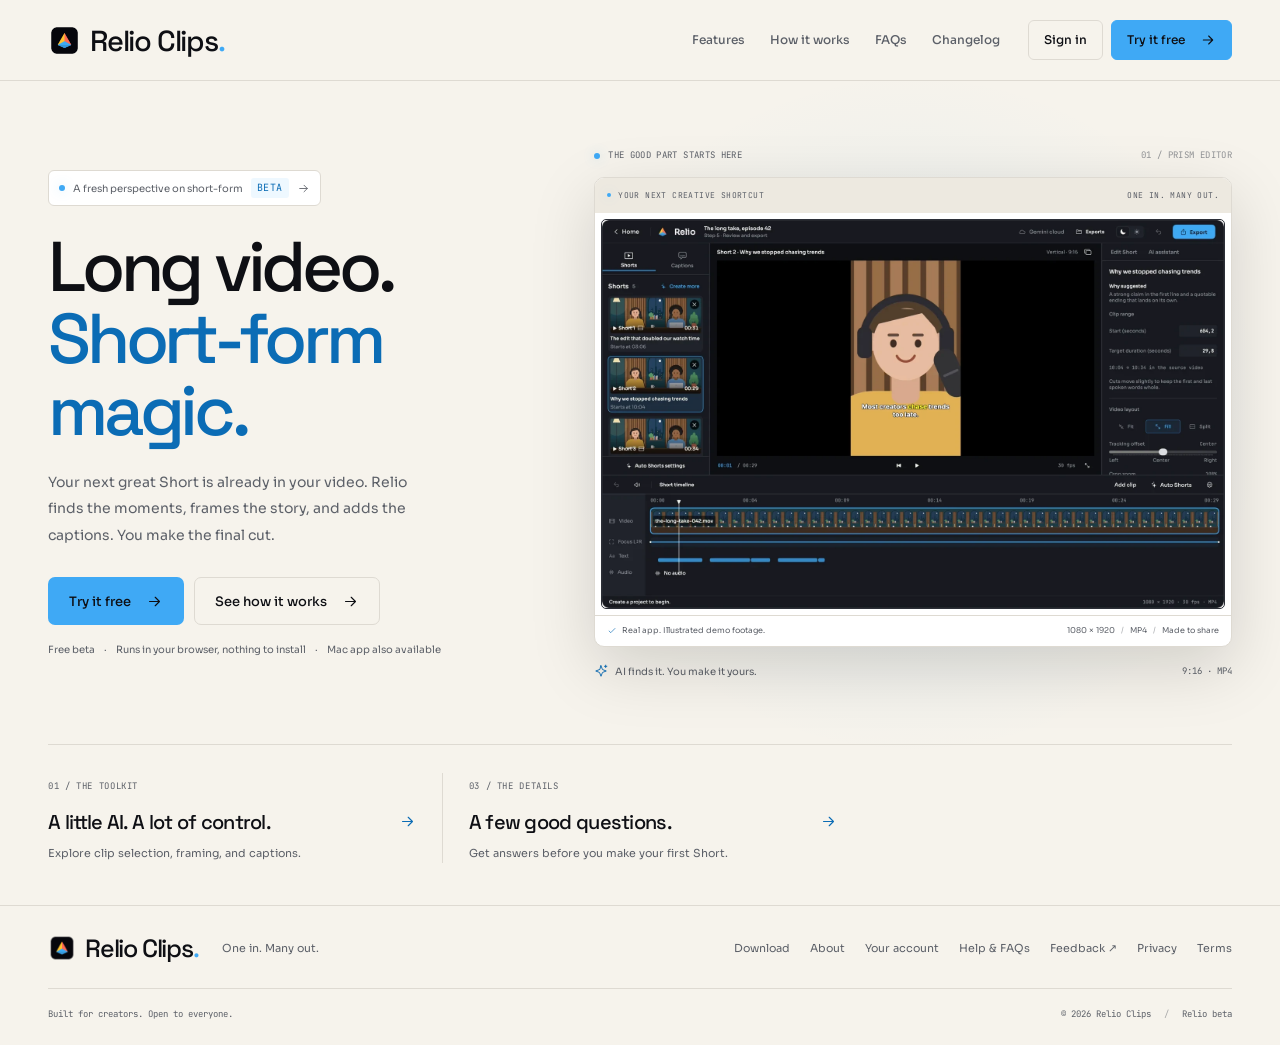
==== commit bd24859a: "Footer: © 2026 Relio Clips Co-Authored-By: Claude Opus 5.5 <noreply@anthropic.com>" ====
--- a/index.html
+++ b/index.html
@@ -94,7 +94,7 @@
       <div class="footer-brand"><a class="brand" href="index.html" aria-label="Relio Clips home"><img src="icon.png" width="28" height="28" alt=""><span>Relio Clips<span class="brand-dot">.</span></span></a><p>One in. Many out.</p></div>
       <nav aria-label="Footer navigation"><a href="download.html">Download</a><a href="about.html">About</a><a href="login.html">Your account</a><a href="faq.html">Help & FAQs</a><a href="https://github.com/tarassamb-bit/Prismclips/issues">Feedback ↗</a><a href="privacy.html">Privacy</a><a href="terms.html">Terms</a></nav>
     </div>
-    <div class="container footer-bottom"><span>Built for creators. Open to everyone.</span><span>© 2026 Prismclips <span class="separator">/</span> Relio beta</span></div>
+    <div class="container footer-bottom"><span>Built for creators. Open to everyone.</span><span>© 2026 Relio Clips <span class="separator">/</span> Relio beta</span></div>
   </footer>
 </body>
 </html>
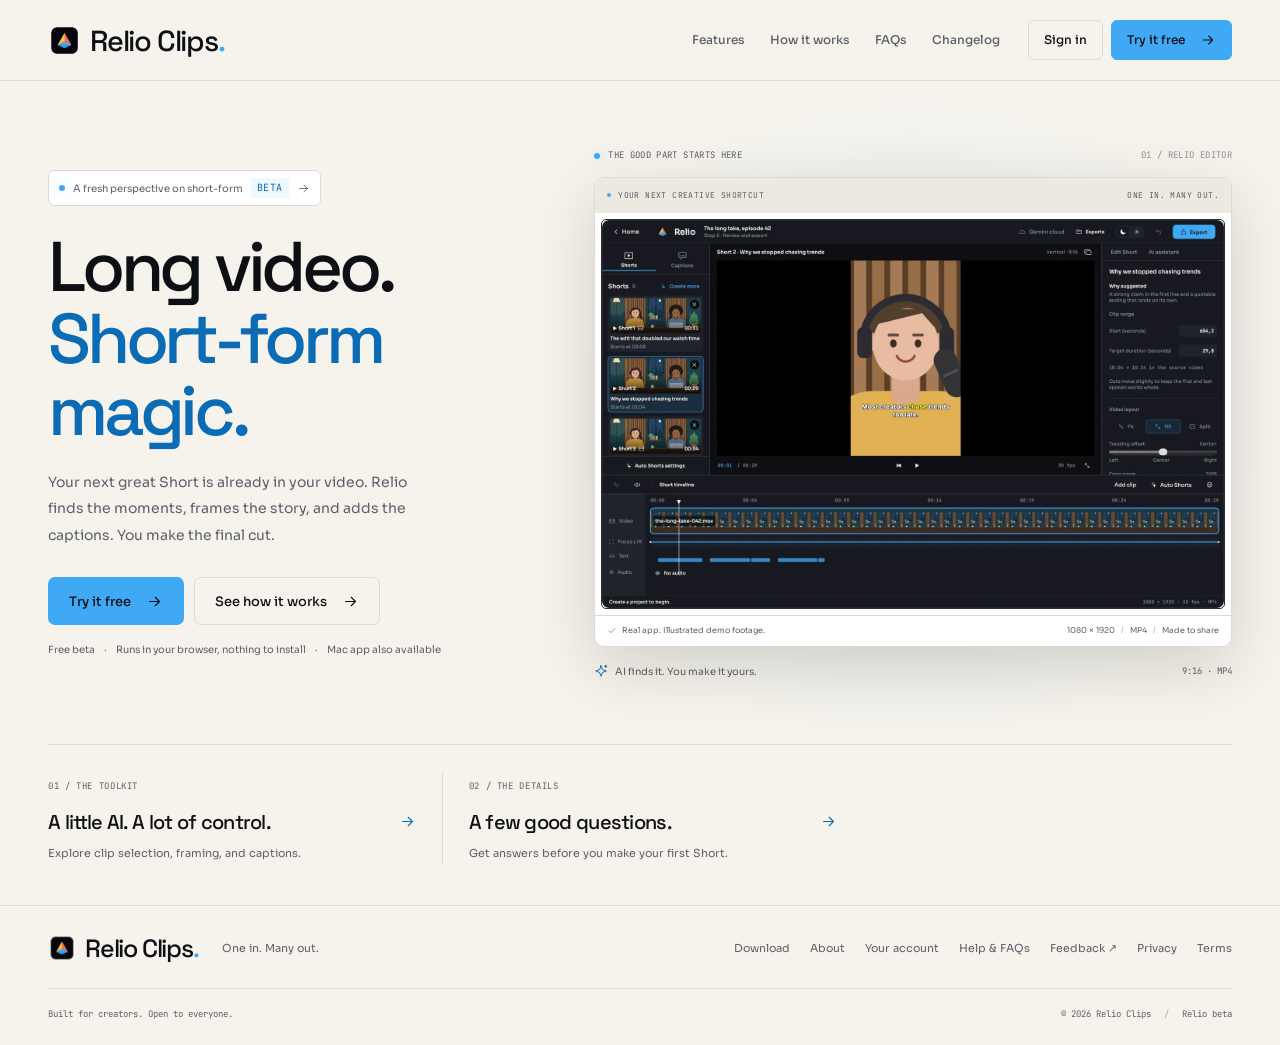
==== commit 60514ac0: "Website: last uppercase PRISM labels, 01/02 numbering, fresh links to the renamed screenshots Co-Aut" ====
--- a/index.html
+++ b/index.html
@@ -75,10 +75,10 @@
         <p class="hero-footnote">Free beta <span>·</span> Runs in your browser, nothing to install <span>·</span> Mac app also available</p>
       </div>
       <div class="home-hero-visual">
-        <div class="preview-label"><span class="live-dot"></span> THE GOOD PART STARTS HERE <span>01 / PRISM EDITOR</span></div>
+        <div class="preview-label"><span class="live-dot"></span> THE GOOD PART STARTS HERE <span>01 / RELIO EDITOR</span></div>
       <div class="hero-editor home-preview" aria-label="Relio editor preview">
         <div class="preview-topline"><span><span class="live-dot"></span> YOUR NEXT CREATIVE SHORTCUT</span><span class="mono">ONE IN. MANY OUT.</span></div>
-        <div class="editor-image-wrap"><img src="assets/editor.webp" width="1600" height="1000" alt="Relio's native editor showing five suggested Shorts, a vertical video with highlighted captions, and an editable timeline." fetchpriority="high"></div>
+        <div class="editor-image-wrap"><img src="assets/editor.webp?v=2" width="1600" height="1000" alt="Relio's native editor showing five suggested Shorts, a vertical video with highlighted captions, and an editable timeline." fetchpriority="high"></div>
         <div class="preview-bottomline"><span><svg class="icon" aria-hidden="true"><use href="#i-check"/></svg> Real app. Illustrated demo footage.</span><span>1080 × 1920 <span class="separator">/</span> MP4 <span class="separator">/</span> Made to share</span></div>
       </div>
         <div class="preview-meta"><span><svg class="icon" aria-hidden="true"><use href="#i-spark"/></svg> AI finds it. You make it yours.</span><span class="mono">9:16 · MP4</span></div>
@@ -86,7 +86,7 @@
     </section>
     <section class="home-explore container" aria-label="Explore Relio">
       <a class="explore-link" href="features.html"><span class="explore-number">01 / THE TOOLKIT</span><div><h2>A little AI. A lot of control.</h2><svg class="icon" aria-hidden="true"><use href="#i-arrow"/></svg></div><p>Explore clip selection, framing, and captions.</p></a>
-      <a class="explore-link" href="faq.html"><span class="explore-number">03 / THE DETAILS</span><div><h2>A few good questions.</h2><svg class="icon" aria-hidden="true"><use href="#i-arrow"/></svg></div><p>Get answers before you make your first Short.</p></a>
+      <a class="explore-link" href="faq.html"><span class="explore-number">02 / THE DETAILS</span><div><h2>A few good questions.</h2><svg class="icon" aria-hidden="true"><use href="#i-arrow"/></svg></div><p>Get answers before you make your first Short.</p></a>
     </section>
   </main>
   <footer class="site-footer">
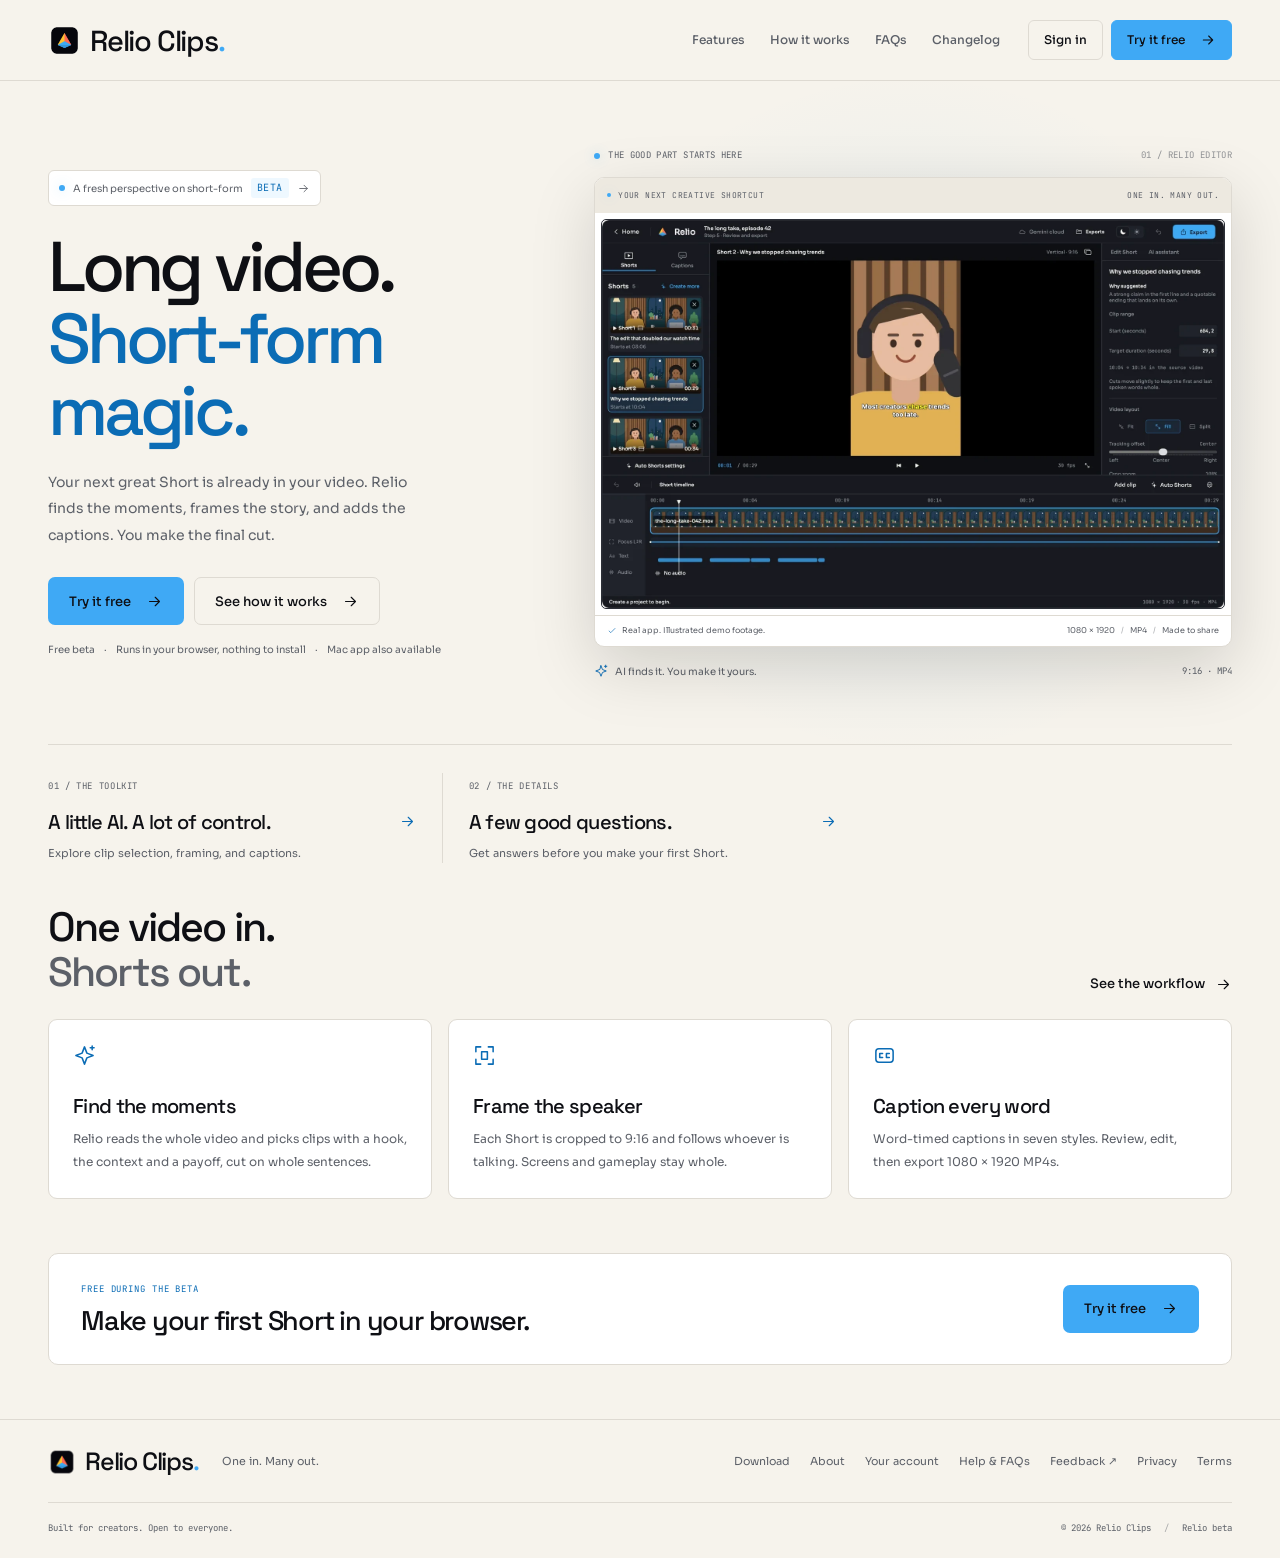
==== commit 423e680e: "Website review fixes: security headers, clean links, lighter AI calls - Security headers on every pa" ====
--- a/index.html
+++ b/index.html
@@ -6,12 +6,12 @@
   <meta name="theme-color" content="#0E0F14" media="(prefers-color-scheme: dark)">
   <meta name="theme-color" content="#F6F3EC" media="(prefers-color-scheme: light)">
   <title>Relio Clips — Long video. Short-form magic.</title>
-  <meta name="description" content="Turn podcasts, lectures and streams into vertical Shorts with captions. AI finds the moments, you make the final cut. Relio is an early beta for macOS, with Windows and Linux ports awaiting device testing.">
+  <meta name="description" content="Turn long videos into ready-to-post shorts with captions. Free beta, runs in your browser.">
   <link rel="canonical" href="https://relioclips.com/">
   <meta property="og:type" content="website">
   <meta property="og:site_name" content="Relio Clips">
   <meta property="og:title" content="Relio Clips — Long video. Short-form magic.">
-  <meta property="og:description" content="Turn podcasts, lectures and streams into vertical Shorts with captions. AI finds the moments, you make the final cut. Relio is an early beta for macOS, with Windows and Linux ports awaiting device testing.">
+  <meta property="og:description" content="Turn long videos into ready-to-post shorts with captions. Free beta, runs in your browser.">
   <meta property="og:url" content="https://relioclips.com/">
   <meta property="og:image" content="https://relioclips.com/og-image.png">
   <meta property="og:image:width" content="1200">
@@ -24,9 +24,9 @@
   <link rel="preload" href="fonts/SpaceGrotesk-Medium.woff2" as="font" type="font/woff2" crossorigin>
   <link rel="stylesheet" href="styles.css">
   <script src="site.js" defer></script>
-  <script type="application/ld+json">{"@context": "https://schema.org", "@graph": [{"@type": "Organization", "@id": "https://relioclips.com/#org", "name": "Relio Clips", "url": "https://relioclips.com/", "logo": "https://relioclips.com/icon-512.png"}, {"@type": "SoftwareApplication", "name": "Relio Clips", "url": "https://relioclips.com/", "description": "Desktop app that turns long videos into vertical Shorts with captions. AI finds the moments; you make the final cut.", "operatingSystem": "Windows, macOS, Linux", "applicationCategory": "MultimediaApplication", "publisher": {"@id": "https://relioclips.com/#org"}, "image": "https://relioclips.com/og-image.png"}]}</script>
+  <script type="application/ld+json">{"@context": "https://schema.org", "@graph": [{"@type": "Organization", "@id": "https://relioclips.com/#org", "name": "Relio Clips", "url": "https://relioclips.com/", "logo": "https://relioclips.com/icon-512.png"}, {"@type": "SoftwareApplication", "name": "Relio Clips", "url": "https://relioclips.com/", "description": "Turns long videos into vertical Shorts with captions, in your browser. AI finds the moments; you make the final cut. Desktop apps are also available.", "operatingSystem": "Web, Windows, macOS, Linux", "applicationCategory": "MultimediaApplication", "publisher": {"@id": "https://relioclips.com/#org"}, "image": "https://relioclips.com/og-image.png"}]}</script>
   <!-- Vercel Web Analytics and Speed Insights: cookieless page views and load times. -->
-  <script src="/analytics.js"></script>
+  <script src="/analytics.js" defer></script>
   <script defer src="/_vercel/insights/script.js"></script>
   <script defer src="/_vercel/speed-insights/script.js"></script>
 </head>
@@ -49,13 +49,13 @@
   </defs></svg>
   <header class="site-header">
     <div class="container header-inner">
-      <a class="brand" href="index.html" aria-label="Relio Clips home" aria-current="page"><img src="icon.png" width="33" height="33" alt=""><span>Relio Clips<span class="brand-dot">.</span></span></a>
+      <a class="brand" href="/" aria-label="Relio Clips home" aria-current="page"><img src="icon.png" width="33" height="33" alt=""><span>Relio Clips<span class="brand-dot">.</span></span></a>
       <nav id="main-nav" aria-label="Main navigation">
-        <a href="features.html">Features</a>
-        <a href="how-it-works.html">How it works</a>
+        <a href="/features">Features</a>
+        <a href="/how-it-works">How it works</a>
         
-        <a href="faq.html">FAQs</a>
-        <a href="changelog.html">Changelog</a>
+        <a href="/faq">FAQs</a>
+        <a href="/changelog">Changelog</a>
       </nav>
       <div class="header-actions">
         <a class="nav-signin" href="/login">Sign in</a>
@@ -68,10 +68,10 @@
 
     <section class="home-hero container" aria-labelledby="hero-title">
       <div class="home-hero-copy">
-        <a class="release-note" href="changelog.html"><span class="live-dot"></span> A fresh perspective on short-form <span class="release-tag">BETA</span><svg class="icon" aria-hidden="true"><use href="#i-arrow"/></svg></a>
+        <a class="release-note" href="/changelog"><span class="live-dot"></span> A fresh perspective on short-form <span class="release-tag">BETA</span><svg class="icon" aria-hidden="true"><use href="#i-arrow"/></svg></a>
         <h1 id="hero-title">Long video.<br><span>Short-form<br>magic.</span></h1>
         <p class="hero-description">Your next great Short is already in your video. Relio finds the moments, frames the story, and adds the captions. You make the final cut.</p>
-        <div class="hero-actions"><a class="button button-primary" href="/signup" data-cta>Try it free <svg class="icon" aria-hidden="true"><use href="#i-arrow"/></svg></a><a class="button button-ghost" href="how-it-works.html">See how it works <svg class="icon" aria-hidden="true"><use href="#i-arrow"/></svg></a></div>
+        <div class="hero-actions"><a class="button button-primary" href="/signup" data-cta>Try it free <svg class="icon" aria-hidden="true"><use href="#i-arrow"/></svg></a><a class="button button-ghost" href="/how-it-works">See how it works <svg class="icon" aria-hidden="true"><use href="#i-arrow"/></svg></a></div>
         <p class="hero-footnote">Free beta <span>·</span> Runs in your browser, nothing to install <span>·</span> Mac app also available</p>
       </div>
       <div class="home-hero-visual">
@@ -85,14 +85,23 @@
       </div>
     </section>
     <section class="home-explore container" aria-label="Explore Relio">
-      <a class="explore-link" href="features.html"><span class="explore-number">01 / THE TOOLKIT</span><div><h2>A little AI. A lot of control.</h2><svg class="icon" aria-hidden="true"><use href="#i-arrow"/></svg></div><p>Explore clip selection, framing, and captions.</p></a>
-      <a class="explore-link" href="faq.html"><span class="explore-number">02 / THE DETAILS</span><div><h2>A few good questions.</h2><svg class="icon" aria-hidden="true"><use href="#i-arrow"/></svg></div><p>Get answers before you make your first Short.</p></a>
+      <a class="explore-link" href="/features"><span class="explore-number">01 / THE TOOLKIT</span><div><h2>A little AI. A lot of control.</h2><svg class="icon" aria-hidden="true"><use href="#i-arrow"/></svg></div><p>Explore clip selection, framing, and captions.</p></a>
+      <a class="explore-link" href="/faq"><span class="explore-number">02 / THE DETAILS</span><div><h2>A few good questions.</h2><svg class="icon" aria-hidden="true"><use href="#i-arrow"/></svg></div><p>Get answers before you make your first Short.</p></a>
     </section>
+    <section class="container feature-benefits" aria-labelledby="steps-title">
+      <div class="section-heading"><h2 id="steps-title">One video in.<br><span class="muted-heading">Shorts out.</span></h2><a class="text-link" href="/how-it-works">See the workflow <svg class="icon" aria-hidden="true"><use href="#i-arrow"/></svg></a></div>
+      <div class="card-grid">
+        <article class="info-card"><svg class="icon" aria-hidden="true"><use href="#i-spark"/></svg><h3>Find the moments</h3><p>Relio reads the whole video and picks clips with a hook, the context and a payoff, cut on whole sentences.</p></article>
+        <article class="info-card"><svg class="icon" aria-hidden="true"><use href="#i-frame"/></svg><h3>Frame the speaker</h3><p>Each Short is cropped to 9:16 and follows whoever is talking. Screens and gameplay stay whole.</p></article>
+        <article class="info-card"><svg class="icon" aria-hidden="true"><use href="#i-captions"/></svg><h3>Caption every word</h3><p>Word-timed captions in seven styles. Review, edit, then export 1080 × 1920 MP4s.</p></article>
+      </div>
+    </section>
+    <aside class="page-next container"><div><p class="eyebrow">FREE DURING THE BETA</p><h2>Make your first Short in your browser.</h2></div><a class="button button-primary" href="/signup" data-cta>Try it free <svg class="icon" aria-hidden="true"><use href="#i-arrow"/></svg></a></aside>
   </main>
   <footer class="site-footer">
     <div class="container footer-main">
-      <div class="footer-brand"><a class="brand" href="index.html" aria-label="Relio Clips home"><img src="icon.png" width="28" height="28" alt=""><span>Relio Clips<span class="brand-dot">.</span></span></a><p>One in. Many out.</p></div>
-      <nav aria-label="Footer navigation"><a href="download.html">Download</a><a href="about.html">About</a><a href="login.html">Your account</a><a href="faq.html">Help & FAQs</a><a href="https://github.com/tarassamb-bit/Prismclips/issues">Feedback ↗</a><a href="privacy.html">Privacy</a><a href="terms.html">Terms</a></nav>
+      <div class="footer-brand"><a class="brand" href="/" aria-label="Relio Clips home"><img src="icon.png" width="28" height="28" alt=""><span>Relio Clips<span class="brand-dot">.</span></span></a><p>One in. Many out.</p></div>
+      <nav aria-label="Footer navigation"><a href="/download">Download</a><a href="/about">About</a><a href="/login">Your account</a><a href="/faq">Help & FAQs</a><a href="https://github.com/tarassamb-bit/Prismclips/issues">Feedback ↗</a><a href="/privacy">Privacy</a><a href="/terms">Terms</a></nav>
     </div>
     <div class="container footer-bottom"><span>Built for creators. Open to everyone.</span><span>© 2026 Relio Clips <span class="separator">/</span> Relio beta</span></div>
   </footer>
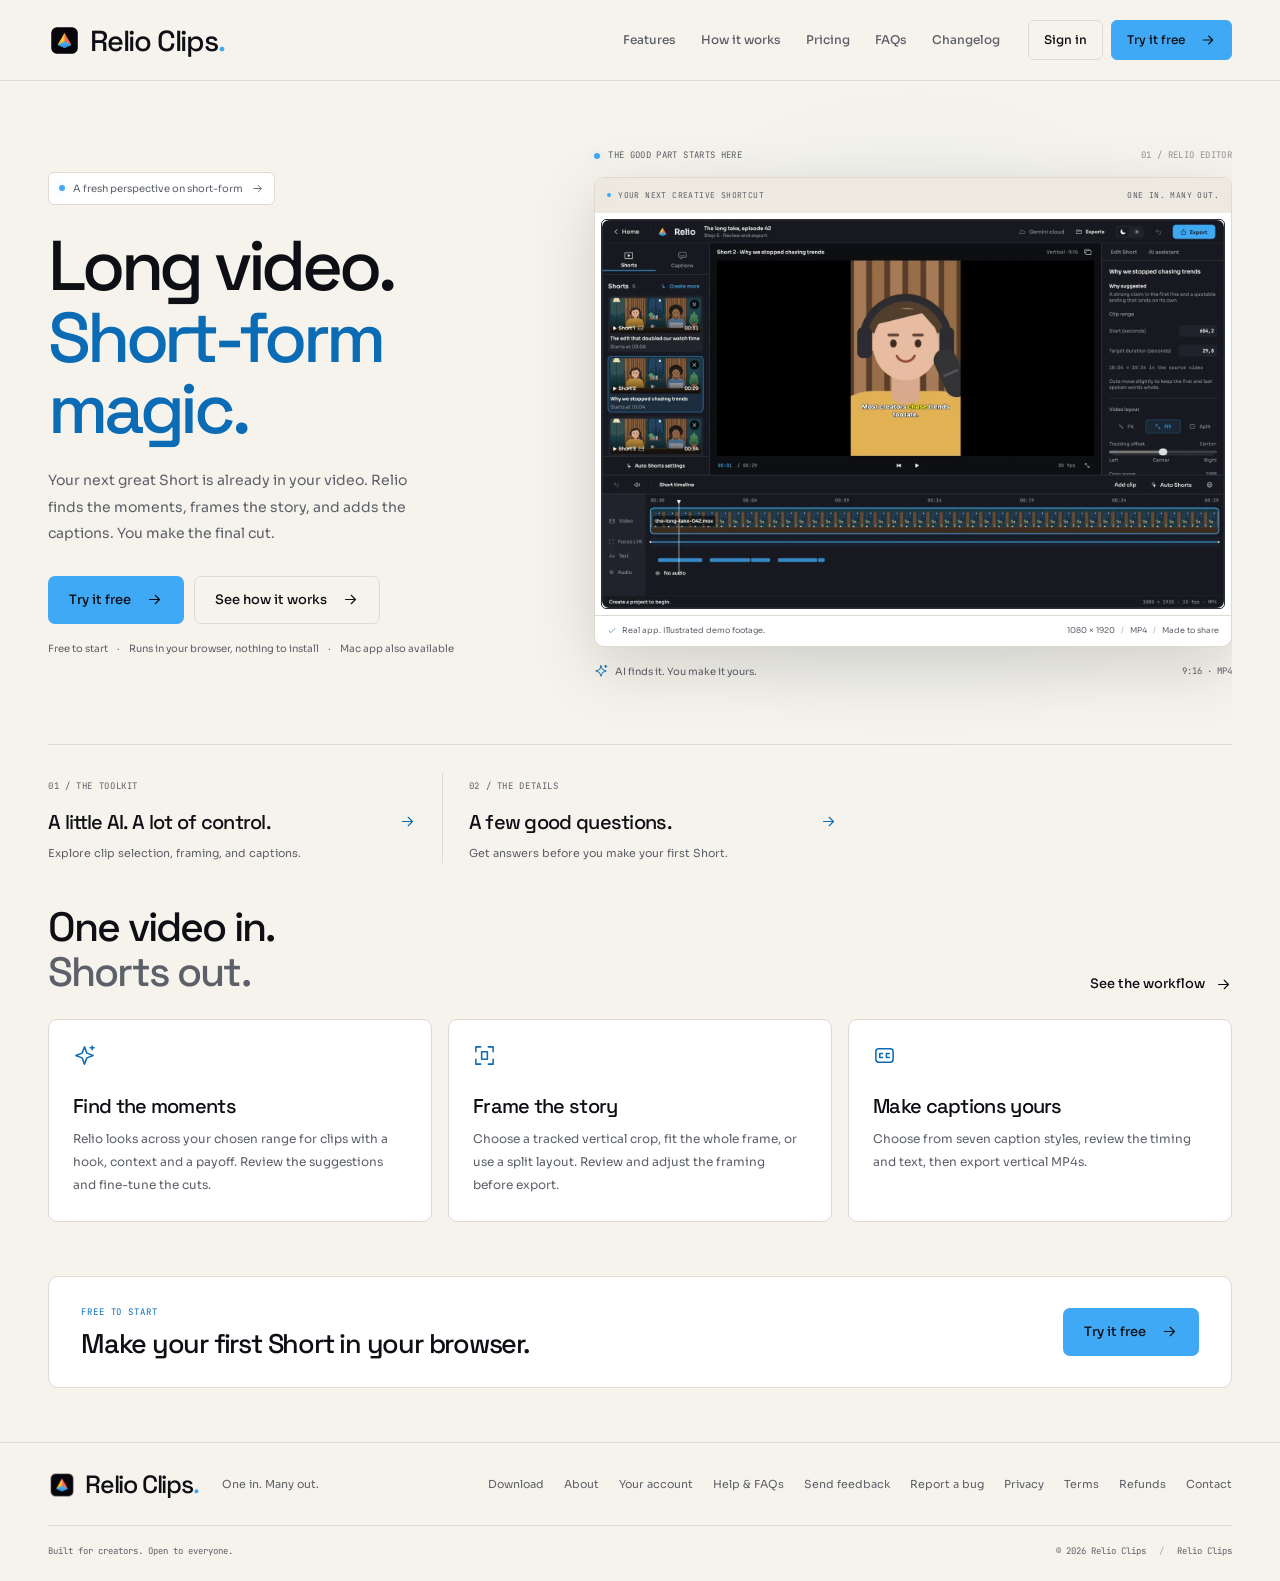
==== commit 5a23fc36: "Sync with Prismclips main: 4-step create flow, plan switch (upgrades only), plan-based delete timers" ====
--- a/index.html
+++ b/index.html
@@ -6,12 +6,12 @@
   <meta name="theme-color" content="#0E0F14" media="(prefers-color-scheme: dark)">
   <meta name="theme-color" content="#F6F3EC" media="(prefers-color-scheme: light)">
   <title>Relio Clips — Long video. Short-form magic.</title>
-  <meta name="description" content="Turn long videos into ready-to-post shorts with captions. Free beta, runs in your browser.">
+  <meta name="description" content="Turn long videos into short clips with captions. Review, edit, and export in your browser. Free to start.">
   <link rel="canonical" href="https://relioclips.com/">
   <meta property="og:type" content="website">
   <meta property="og:site_name" content="Relio Clips">
   <meta property="og:title" content="Relio Clips — Long video. Short-form magic.">
-  <meta property="og:description" content="Turn long videos into ready-to-post shorts with captions. Free beta, runs in your browser.">
+  <meta property="og:description" content="Turn long videos into short clips with captions. Review, edit, and export in your browser. Free to start.">
   <meta property="og:url" content="https://relioclips.com/">
   <meta property="og:image" content="https://relioclips.com/og-image.png">
   <meta property="og:image:width" content="1200">
@@ -24,6 +24,7 @@
   <link rel="preload" href="fonts/SpaceGrotesk-Medium.woff2" as="font" type="font/woff2" crossorigin>
   <link rel="stylesheet" href="styles.css">
   <script src="site.js" defer></script>
+  <script src="/bug-report.js" defer></script>
   <script type="application/ld+json">{"@context": "https://schema.org", "@graph": [{"@type": "Organization", "@id": "https://relioclips.com/#org", "name": "Relio Clips", "url": "https://relioclips.com/", "logo": "https://relioclips.com/icon-512.png"}, {"@type": "SoftwareApplication", "name": "Relio Clips", "url": "https://relioclips.com/", "description": "Turns long videos into vertical Shorts with captions, in your browser. AI finds the moments; you make the final cut. Desktop apps are also available.", "operatingSystem": "Web, Windows, macOS, Linux", "applicationCategory": "MultimediaApplication", "publisher": {"@id": "https://relioclips.com/#org"}, "image": "https://relioclips.com/og-image.png"}]}</script>
   <!-- Vercel Web Analytics and Speed Insights: cookieless page views and load times. -->
   <script src="/analytics.js" defer></script>
@@ -54,6 +55,8 @@
         <a href="/features">Features</a>
         <a href="/how-it-works">How it works</a>
         
+        <a href="/pricing" data-billing>Pricing</a>
+        
         <a href="/faq">FAQs</a>
         <a href="/changelog">Changelog</a>
       </nav>
@@ -68,11 +71,11 @@
 
     <section class="home-hero container" aria-labelledby="hero-title">
       <div class="home-hero-copy">
-        <a class="release-note" href="/changelog"><span class="live-dot"></span> A fresh perspective on short-form <span class="release-tag">BETA</span><svg class="icon" aria-hidden="true"><use href="#i-arrow"/></svg></a>
+        <a class="release-note" href="/changelog"><span class="live-dot"></span> A fresh perspective on short-form<svg class="icon" aria-hidden="true"><use href="#i-arrow"/></svg></a>
         <h1 id="hero-title">Long video.<br><span>Short-form<br>magic.</span></h1>
         <p class="hero-description">Your next great Short is already in your video. Relio finds the moments, frames the story, and adds the captions. You make the final cut.</p>
         <div class="hero-actions"><a class="button button-primary" href="/signup" data-cta>Try it free <svg class="icon" aria-hidden="true"><use href="#i-arrow"/></svg></a><a class="button button-ghost" href="/how-it-works">See how it works <svg class="icon" aria-hidden="true"><use href="#i-arrow"/></svg></a></div>
-        <p class="hero-footnote">Free beta <span>·</span> Runs in your browser, nothing to install <span>·</span> Mac app also available</p>
+        <p class="hero-footnote">Free to start <span>·</span> Runs in your browser, nothing to install <span>·</span> Mac app also available</p>
       </div>
       <div class="home-hero-visual">
         <div class="preview-label"><span class="live-dot"></span> THE GOOD PART STARTS HERE <span>01 / RELIO EDITOR</span></div>
@@ -91,19 +94,19 @@
     <section class="container feature-benefits" aria-labelledby="steps-title">
       <div class="section-heading"><h2 id="steps-title">One video in.<br><span class="muted-heading">Shorts out.</span></h2><a class="text-link" href="/how-it-works">See the workflow <svg class="icon" aria-hidden="true"><use href="#i-arrow"/></svg></a></div>
       <div class="card-grid">
-        <article class="info-card"><svg class="icon" aria-hidden="true"><use href="#i-spark"/></svg><h3>Find the moments</h3><p>Relio reads the whole video and picks clips with a hook, the context and a payoff, cut on whole sentences.</p></article>
-        <article class="info-card"><svg class="icon" aria-hidden="true"><use href="#i-frame"/></svg><h3>Frame the speaker</h3><p>Each Short is cropped to 9:16 and follows whoever is talking. Screens and gameplay stay whole.</p></article>
-        <article class="info-card"><svg class="icon" aria-hidden="true"><use href="#i-captions"/></svg><h3>Caption every word</h3><p>Word-timed captions in seven styles. Review, edit, then export 1080 × 1920 MP4s.</p></article>
+        <article class="info-card"><svg class="icon" aria-hidden="true"><use href="#i-spark"/></svg><h3>Find the moments</h3><p>Relio looks across your chosen range for clips with a hook, context and a payoff. Review the suggestions and fine-tune the cuts.</p></article>
+        <article class="info-card"><svg class="icon" aria-hidden="true"><use href="#i-frame"/></svg><h3>Frame the story</h3><p>Choose a tracked vertical crop, fit the whole frame, or use a split layout. Review and adjust the framing before export.</p></article>
+        <article class="info-card"><svg class="icon" aria-hidden="true"><use href="#i-captions"/></svg><h3>Make captions yours</h3><p>Choose from seven caption styles, review the timing and text, then export vertical MP4s.</p></article>
       </div>
     </section>
-    <aside class="page-next container"><div><p class="eyebrow">FREE DURING THE BETA</p><h2>Make your first Short in your browser.</h2></div><a class="button button-primary" href="/signup" data-cta>Try it free <svg class="icon" aria-hidden="true"><use href="#i-arrow"/></svg></a></aside>
+    <aside class="page-next container"><div><p class="eyebrow">FREE TO START</p><h2>Make your first Short in your browser.</h2></div><a class="button button-primary" href="/signup" data-cta>Try it free <svg class="icon" aria-hidden="true"><use href="#i-arrow"/></svg></a></aside>
   </main>
   <footer class="site-footer">
     <div class="container footer-main">
       <div class="footer-brand"><a class="brand" href="/" aria-label="Relio Clips home"><img src="icon.png" width="28" height="28" alt=""><span>Relio Clips<span class="brand-dot">.</span></span></a><p>One in. Many out.</p></div>
-      <nav aria-label="Footer navigation"><a href="/download">Download</a><a href="/about">About</a><a href="/login">Your account</a><a href="/faq">Help & FAQs</a><a href="https://github.com/tarassamb-bit/Prismclips/issues">Feedback ↗</a><a href="/privacy">Privacy</a><a href="/terms">Terms</a></nav>
+      <nav aria-label="Footer navigation"><a href="/download">Download</a><a href="/about">About</a><a href="/login">Your account</a><a href="/faq">Help & FAQs</a><a href="#feedback" data-bug-report="feedback">Send feedback</a><a href="#report-bug" data-bug-report>Report a bug</a><a href="/privacy">Privacy</a><a href="/terms">Terms</a><a href="/refund">Refunds</a><a href="mailto:support@relioclips.com">Contact</a></nav>
     </div>
-    <div class="container footer-bottom"><span>Built for creators. Open to everyone.</span><span>© 2026 Relio Clips <span class="separator">/</span> Relio beta</span></div>
+    <div class="container footer-bottom"><span>Built for creators. Open to everyone.</span><span>© 2026 Relio Clips <span class="separator">/</span> Relio Clips</span></div>
   </footer>
 </body>
 </html>
--- a/styles.css
+++ b/styles.css
@@ -110,6 +110,8 @@
 .hero-description { font-size: 14px; line-height: 1.9; color: var(--text2); max-width: 395px; }
 .hero-actions { display: flex; gap: 10px; align-items: center; margin-top: 29px; }
 .hero-footnote { display: flex; align-items: center; gap: 9px; color: var(--text2); font-size: 10px; margin-top: 16px; }
+/* The glow behind the preview reaches past the column; clipped so it never widens the page on phones. */
+.home-hero { overflow-x: clip; }
 .home-hero-visual { position: relative; min-width: 0; }
 .home-hero-visual::before { content: ""; position: absolute; inset: -15% -6%; z-index: -1; pointer-events: none; background: radial-gradient(ellipse, #3fa9f51a, transparent 70%); }
 .preview-label { display: flex; align-items: center; gap: 8px; font: 9px/1.5 var(--mono); letter-spacing: .04em; color: var(--text2); margin-bottom: 14px; }
@@ -513,7 +515,7 @@
   .footer-main > nav > a { font-size: 10px; }
   .footer-bottom { font-size: 8px; margin-top: 23px; gap: 12px; }
 }
-@media (max-width: 380px) {
+@media (max-width: 400px) {
   .container { width: calc(100% - 32px); }
   .brand { font-size: 24px; gap: 6px; }
   .brand img { width: 24px; height: 24px; }
@@ -567,3 +569,18 @@
 
 .turnstile-slot:empty { display: none; }
 .turnstile-slot { margin: 4px 0 12px; }
+/* The narrowest phones (320 px): after the 400 px rules, so these win. */
+@media (max-width: 340px) {
+  .brand { font-size: 20px; }
+  .nav-signin, .nav-download { padding-inline: 7px; }
+}
+
+/* Pricing: the add-on box shown before checkout. */
+.bump { border: 1px solid var(--border); border-radius: 16px; padding: 0; width: min(440px, calc(100vw - 32px)); background: var(--surface1); color: var(--text); }
+.bump::backdrop { background: rgba(0, 0, 0, .55); }
+.bump-body { display: grid; gap: 14px; padding: 24px; }
+.bump-body h3 { margin: 0; }
+.bump-option { display: flex; gap: 12px; align-items: flex-start; padding: 14px; border: 1px solid var(--border); border-radius: 12px; cursor: pointer; }
+.bump-option input { width: 20px; height: 20px; margin-top: 2px; accent-color: var(--sky); }
+.bump-option span { display: grid; gap: 4px; }
+.bump-actions { display: flex; gap: 10px; justify-content: flex-end; flex-wrap: wrap; }
